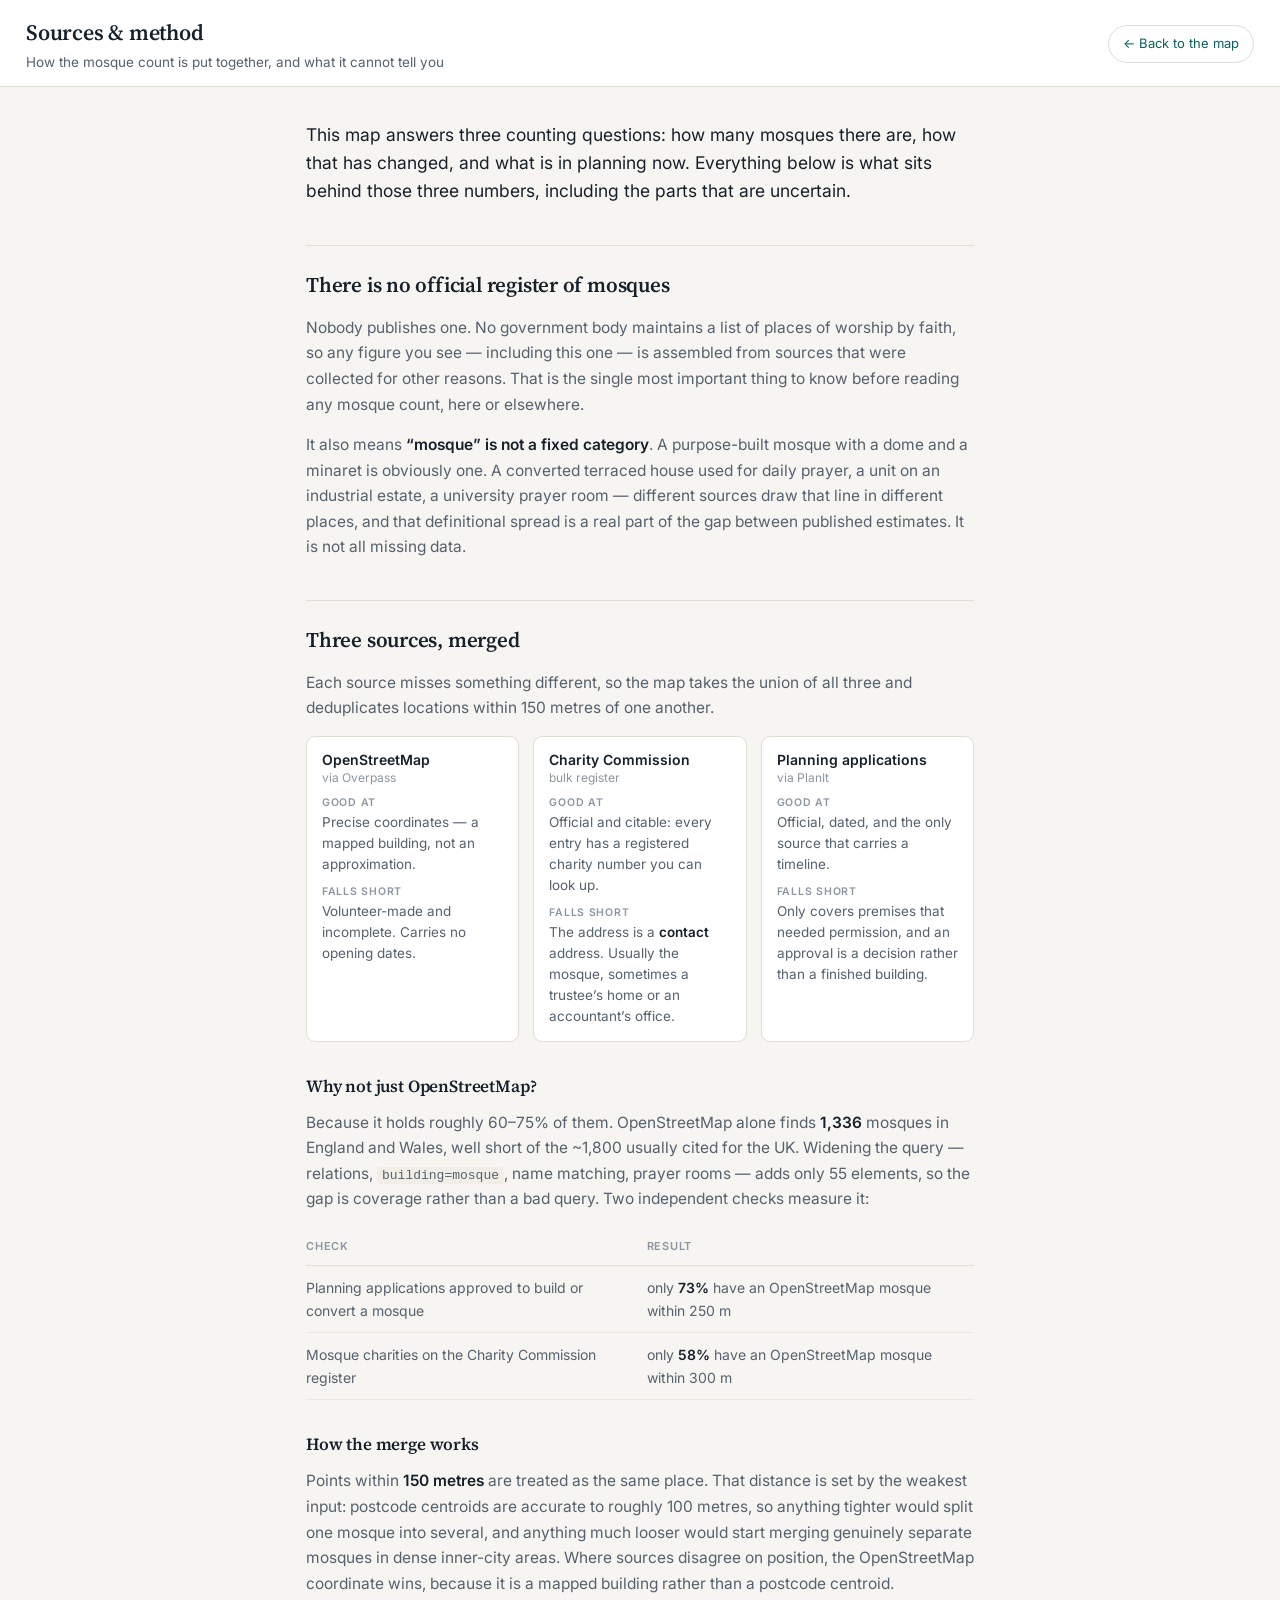
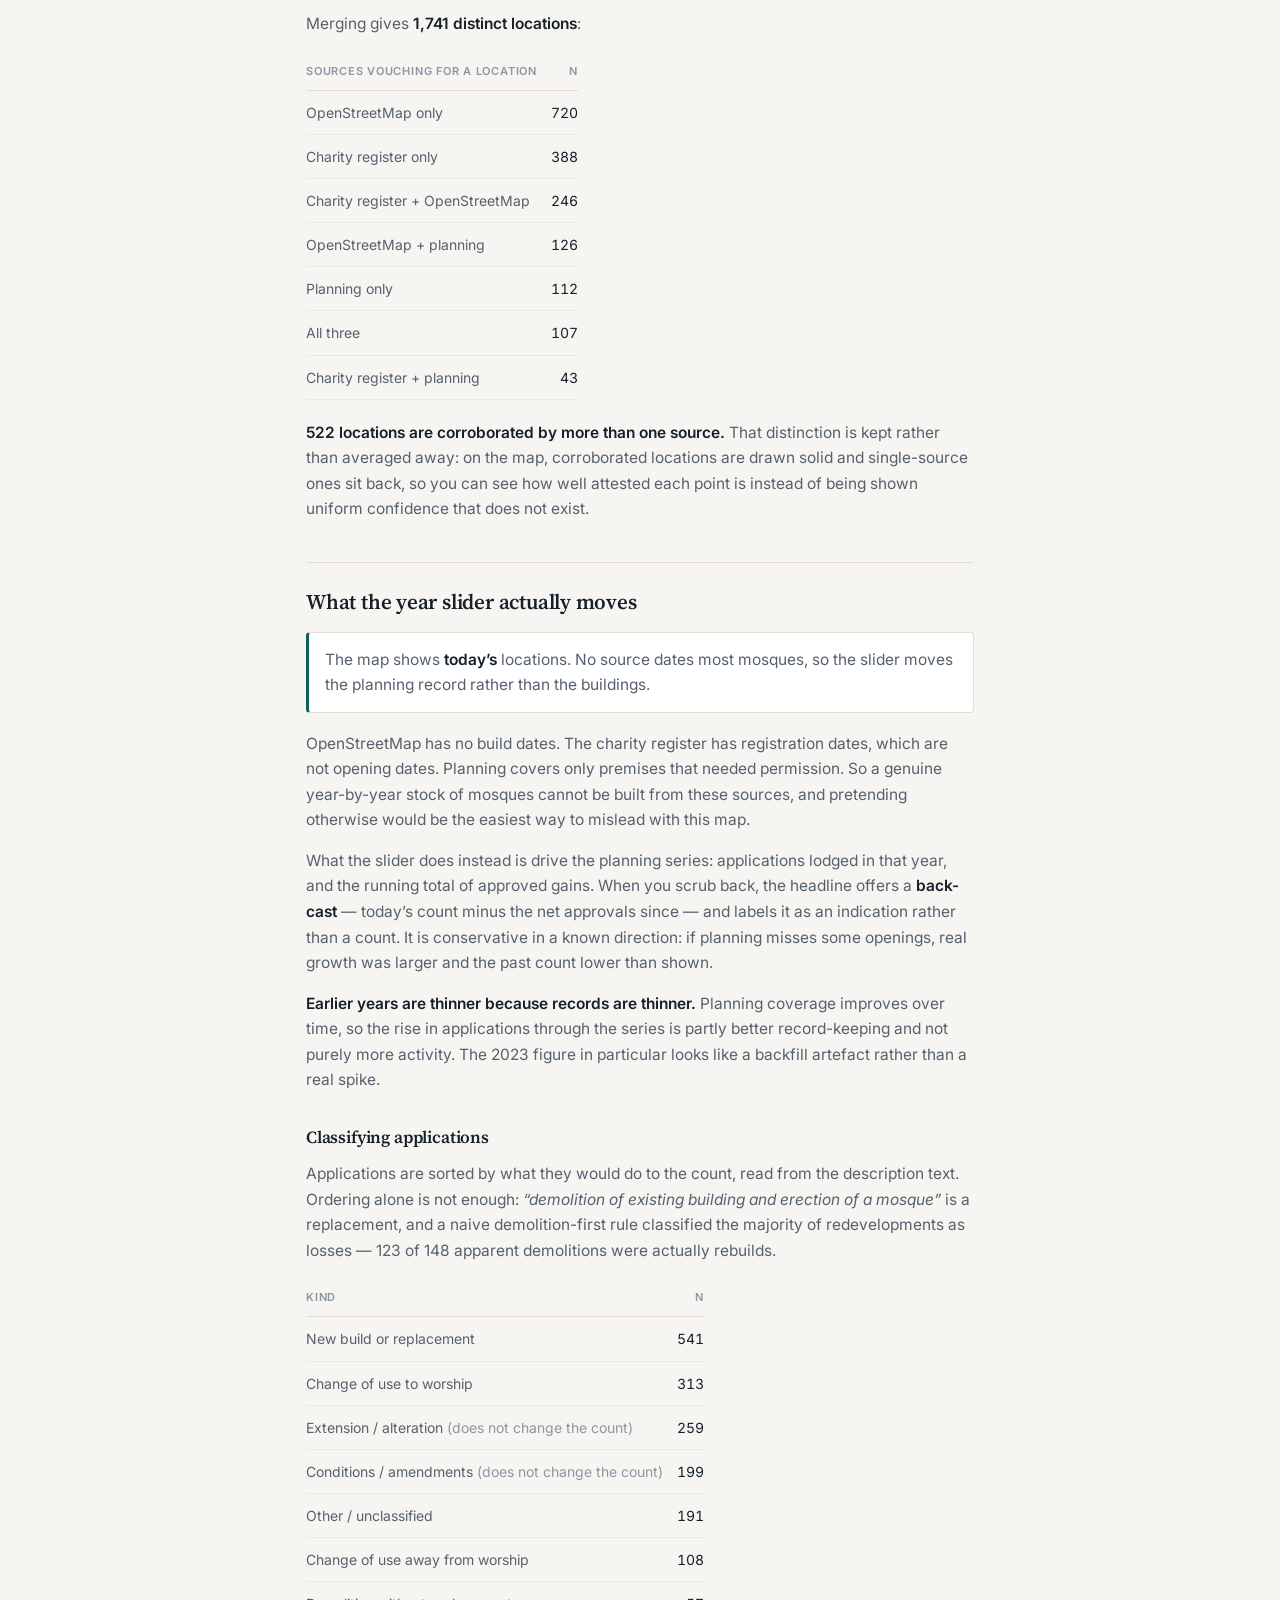
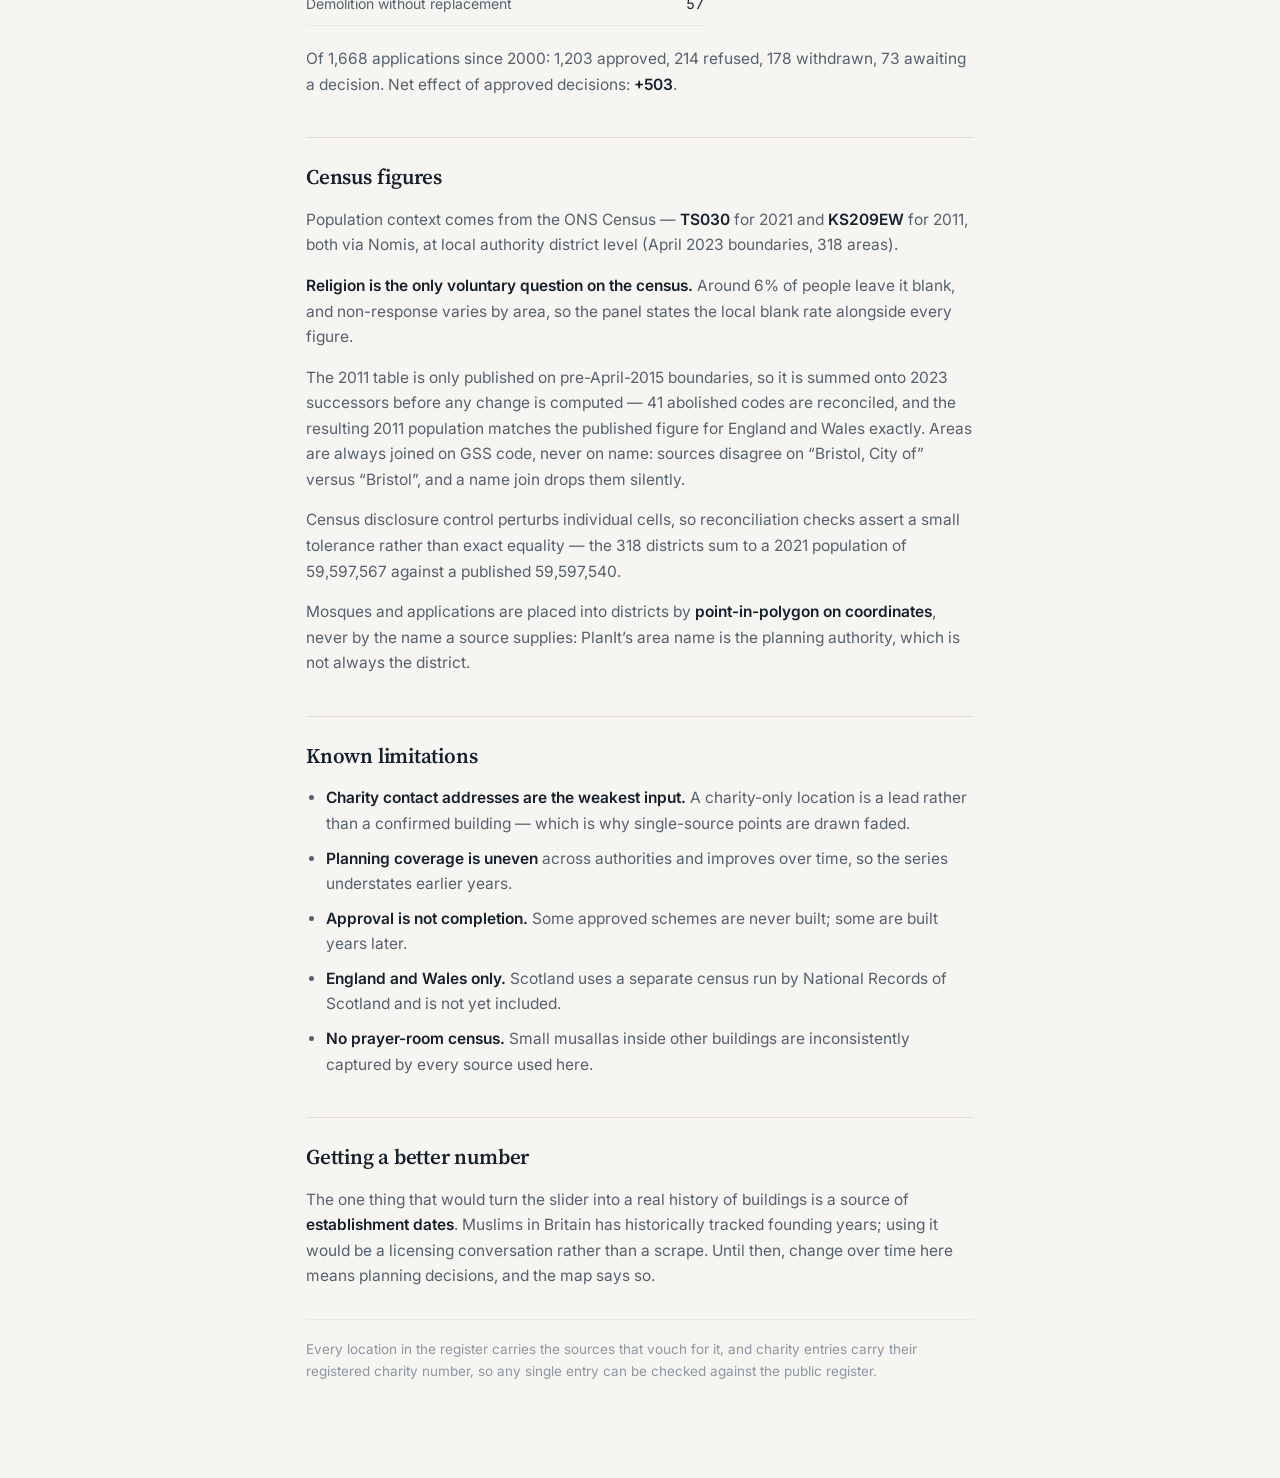
==== web/method.html @ bb6c1e99 "Format for mobile; move sources and method to their own page On a phone the three headline figures s" ====
<!DOCTYPE html>
<html lang="en">
<head>
<meta charset="utf-8">
<meta name="viewport" content="width=device-width, initial-scale=1">
<title>Sources &amp; method — Mosques in England &amp; Wales</title>
<link rel="preconnect" href="https://fonts.googleapis.com">
<link rel="preconnect" href="https://fonts.gstatic.com" crossorigin>
<link href="https://fonts.googleapis.com/css2?family=Source+Serif+4:opsz,wght@8..60,400;8..60,600&family=Inter:wght@400;500;600&display=swap" rel="stylesheet">
<link rel="stylesheet" href="style.css?v=__BUILD__">
<script>
  document.documentElement.dataset.theme =
    localStorage.getItem("theme") ||
    (matchMedia("(prefers-color-scheme: dark)").matches ? "dark" : "light");
</script>
</head>
<body class="doc">

<header id="topbar">
  <div class="brand">
    <h1>Sources &amp; method</h1>
    <p class="sub">How the mosque count is put together, and what it cannot tell you</p>
  </div>
  <a class="backlink" href="./">&larr; Back to the map</a>
</header>

<article class="prose">

  <p class="lede">This map answers three counting questions: how many mosques
  there are, how that has changed, and what is in planning now. Everything below
  is what sits behind those three numbers, including the parts that are
  uncertain.</p>

  <h2>There is no official register of mosques</h2>

  <p>Nobody publishes one. No government body maintains a list of places of
  worship by faith, so any figure you see — including this one — is assembled
  from sources that were collected for other reasons. That is the single most
  important thing to know before reading any mosque count, here or elsewhere.</p>

  <p>It also means <b>&ldquo;mosque&rdquo; is not a fixed category</b>. A
  purpose-built mosque with a dome and a minaret is obviously one. A converted
  terraced house used for daily prayer, a unit on an industrial estate, a
  university prayer room — different sources draw that line in different places,
  and that definitional spread is a real part of the gap between published
  estimates. It is not all missing data.</p>

  <h2>Three sources, merged</h2>

  <p>Each source misses something different, so the map takes the union of all
  three and deduplicates locations within 150 metres of one another.</p>

  <div class="srcgrid">
    <div class="src">
      <h4>OpenStreetMap <span class="muted">via Overpass</span></h4>
      <p><b>Good at</b> Precise coordinates — a mapped building, not an
        approximation.</p>
      <p><b>Falls short</b> Volunteer-made and incomplete. Carries no opening
        dates.</p>
    </div>
    <div class="src">
      <h4>Charity Commission <span class="muted">bulk register</span></h4>
      <p><b>Good at</b> Official and citable: every entry has a registered
        charity number you can look up.</p>
      <p><b>Falls short</b> The address is a <b>contact</b> address. Usually the
        mosque, sometimes a trustee&rsquo;s home or an accountant&rsquo;s
        office.</p>
    </div>
    <div class="src">
      <h4>Planning applications <span class="muted">via PlanIt</span></h4>
      <p><b>Good at</b> Official, dated, and the only source that carries a
        timeline.</p>
      <p><b>Falls short</b> Only covers premises that needed permission, and an
        approval is a decision rather than a finished building.</p>
    </div>
  </div>

  <h3>Why not just OpenStreetMap?</h3>

  <p>Because it holds roughly 60–75% of them. OpenStreetMap alone finds
  <b>1,336</b> mosques in England and Wales, well short of the ~1,800 usually
  cited for the UK. Widening the query — relations, <code>building=mosque</code>,
  name matching, prayer rooms — adds only 55 elements, so the gap is coverage
  rather than a bad query. Two independent checks measure it:</p>

  <table>
    <thead><tr><th>Check</th><th>Result</th></tr></thead>
    <tbody>
      <tr><td>Planning applications approved to build or convert a mosque</td>
          <td>only <b>73%</b> have an OpenStreetMap mosque within 250&nbsp;m</td></tr>
      <tr><td>Mosque charities on the Charity Commission register</td>
          <td>only <b>58%</b> have an OpenStreetMap mosque within 300&nbsp;m</td></tr>
    </tbody>
  </table>

  <h3>How the merge works</h3>

  <p>Points within <b>150 metres</b> are treated as the same place. That
  distance is set by the weakest input: postcode centroids are accurate to
  roughly 100 metres, so anything tighter would split one mosque into several,
  and anything much looser would start merging genuinely separate mosques in
  dense inner-city areas. Where sources disagree on position, the OpenStreetMap
  coordinate wins, because it is a mapped building rather than a postcode
  centroid.</p>

  <p>Merging gives <b>1,741 distinct locations</b>:</p>

  <table>
    <thead><tr><th>Sources vouching for a location</th><th class="r">n</th></tr></thead>
    <tbody>
      <tr><td>OpenStreetMap only</td><td class="r num">720</td></tr>
      <tr><td>Charity register only</td><td class="r num">388</td></tr>
      <tr><td>Charity register + OpenStreetMap</td><td class="r num">246</td></tr>
      <tr><td>OpenStreetMap + planning</td><td class="r num">126</td></tr>
      <tr><td>Planning only</td><td class="r num">112</td></tr>
      <tr><td>All three</td><td class="r num">107</td></tr>
      <tr><td>Charity register + planning</td><td class="r num">43</td></tr>
    </tbody>
  </table>

  <p><b>522 locations are corroborated by more than one source.</b> That
  distinction is kept rather than averaged away: on the map, corroborated
  locations are drawn solid and single-source ones sit back, so you can see how
  well attested each point is instead of being shown uniform confidence that
  does not exist.</p>

  <h2>What the year slider actually moves</h2>

  <p class="callout">The map shows <b>today&rsquo;s</b> locations. No source
  dates most mosques, so the slider moves the planning record rather than the
  buildings.</p>

  <p>OpenStreetMap has no build dates. The charity register has registration
  dates, which are not opening dates. Planning covers only premises that needed
  permission. So a genuine year-by-year stock of mosques cannot be built from
  these sources, and pretending otherwise would be the easiest way to mislead
  with this map.</p>

  <p>What the slider does instead is drive the planning series: applications
  lodged in that year, and the running total of approved gains. When you scrub
  back, the headline offers a <b>back-cast</b> — today&rsquo;s count minus the
  net approvals since — and labels it as an indication rather than a count. It
  is conservative in a known direction: if planning misses some openings, real
  growth was larger and the past count lower than shown.</p>

  <p><b>Earlier years are thinner because records are thinner.</b> Planning
  coverage improves over time, so the rise in applications through the series is
  partly better record-keeping and not purely more activity. The 2023 figure in
  particular looks like a backfill artefact rather than a real spike.</p>

  <h3>Classifying applications</h3>

  <p>Applications are sorted by what they would do to the count, read from the
  description text. Ordering alone is not enough: <i>&ldquo;demolition of
  existing building and erection of a mosque&rdquo;</i> is a replacement, and a
  naive demolition-first rule classified the majority of redevelopments as
  losses — 123 of 148 apparent demolitions were actually rebuilds.</p>

  <table>
    <thead><tr><th>Kind</th><th class="r">n</th></tr></thead>
    <tbody>
      <tr><td>New build or replacement</td><td class="r num">541</td></tr>
      <tr><td>Change of use to worship</td><td class="r num">313</td></tr>
      <tr><td>Extension / alteration <span class="muted">(does not change the count)</span></td><td class="r num">259</td></tr>
      <tr><td>Conditions / amendments <span class="muted">(does not change the count)</span></td><td class="r num">199</td></tr>
      <tr><td>Other / unclassified</td><td class="r num">191</td></tr>
      <tr><td>Change of use away from worship</td><td class="r num">108</td></tr>
      <tr><td>Demolition without replacement</td><td class="r num">57</td></tr>
    </tbody>
  </table>

  <p>Of 1,668 applications since 2000: 1,203 approved, 214 refused, 178
  withdrawn, 73 awaiting a decision. Net effect of approved decisions:
  <b>+503</b>.</p>

  <h2>Census figures</h2>

  <p>Population context comes from the ONS Census — <b>TS030</b> for 2021 and
  <b>KS209EW</b> for 2011, both via Nomis, at local authority district level
  (April 2023 boundaries, 318 areas).</p>

  <p><b>Religion is the only voluntary question on the census.</b> Around 6% of
  people leave it blank, and non-response varies by area, so the panel states
  the local blank rate alongside every figure.</p>

  <p>The 2011 table is only published on pre-April-2015 boundaries, so it is
  summed onto 2023 successors before any change is computed — 41 abolished codes
  are reconciled, and the resulting 2011 population matches the published figure
  for England and Wales exactly. Areas are always joined on GSS code, never on
  name: sources disagree on &ldquo;Bristol, City of&rdquo; versus
  &ldquo;Bristol&rdquo;, and a name join drops them silently.</p>

  <p>Census disclosure control perturbs individual cells, so reconciliation
  checks assert a small tolerance rather than exact equality — the 318 districts
  sum to a 2021 population of 59,597,567 against a published 59,597,540.</p>

  <p>Mosques and applications are placed into districts by <b>point-in-polygon
  on coordinates</b>, never by the name a source supplies: PlanIt&rsquo;s area
  name is the planning authority, which is not always the district.</p>

  <h2>Known limitations</h2>

  <ul>
    <li><b>Charity contact addresses are the weakest input.</b> A charity-only
      location is a lead rather than a confirmed building — which is why
      single-source points are drawn faded.</li>
    <li><b>Planning coverage is uneven</b> across authorities and improves over
      time, so the series understates earlier years.</li>
    <li><b>Approval is not completion.</b> Some approved schemes are never
      built; some are built years later.</li>
    <li><b>England and Wales only.</b> Scotland uses a separate census run by
      National Records of Scotland and is not yet included.</li>
    <li><b>No prayer-room census.</b> Small musallas inside other buildings are
      inconsistently captured by every source used here.</li>
  </ul>

  <h2>Getting a better number</h2>

  <p>The one thing that would turn the slider into a real history of buildings
  is a source of <b>establishment dates</b>. Muslims in Britain has historically
  tracked founding years; using it would be a licensing conversation rather than
  a scrape. Until then, change over time here means planning decisions, and the
  map says so.</p>

  <p class="foot">Every location in the register carries the sources that vouch
  for it, and charity entries carry their registered charity number, so any
  single entry can be checked against the public register.</p>

</article>

</body>
</html>
---- web/style.css ----
/* Mosques in England & Wales
 *
 * Research-publication feel rather than operations console: warm paper base,
 * serif headings, generous spacing, one restrained accent. Figures are large
 * and plain because the whole product answers three counting questions.
 * Light and dark share one token set; only the values swap.
 */

:root,
:root[data-theme="light"] {
  --bg:        #f7f5f1;
  --surface:   #ffffff;
  --surface-2: #f1eee8;
  --ink:       #16202b;
  --ink-2:     #55616e;
  --ink-3:     #8b96a2;
  --line:      #e2ded6;
  --line-soft: #ebe8e1;

  --accent:    #0f5f5a;
  --accent-2:  #d9e8e5;
  --land:      #e8e5de;
  --land-edge: #d5d0c6;

  --up:        #b1592c;
  --down:      #3f6ea8;
  --ok:        #2f7d52;
  --warn:      #a1701c;
  --shadow:    0 1px 2px rgba(20,28,38,.06), 0 8px 24px rgba(20,28,38,.06);

  --mosque:    #7a4fb5;
  --ramp-0: #e6e1d6; --ramp-1: #cfe1dc; --ramp-2: #93c5bd;
  --ramp-3: #4d9a91; --ramp-4: #1d6a63; --ramp-5: #0b3f3a;
}

:root[data-theme="dark"] {
  --bg:        #10151a;
  --surface:   #171d24;
  --surface-2: #1d242c;
  --ink:       #e9ecef;
  --ink-2:     #a7b1bc;
  --ink-3:     #6f7b87;
  --line:      #2a323b;
  --line-soft: #212932;

  --accent:    #5cbfb4;
  --accent-2:  #1b3b39;
  --land:      #1c232b;
  --land-edge: #2c353f;

  --up:        #d9814f;
  --down:      #6d9fd6;
  --ok:        #5aab7c;
  --warn:      #d7a54a;
  --shadow:    0 1px 2px rgba(0,0,0,.4), 0 10px 28px rgba(0,0,0,.35);

  --mosque:    #b18bea;
  --ramp-0: #1e262e; --ramp-1: #21403f; --ramp-2: #2c625c;
  --ramp-3: #3f8b81; --ramp-4: #5fb5a8; --ramp-5: #92dbcd;
}

* { box-sizing: border-box; }

html, body { margin: 0; height: 100%; }
body {
  display: flex; flex-direction: column;
  background: var(--bg); color: var(--ink);
  font-family: Inter, system-ui, -apple-system, sans-serif;
  font-size: 15px; line-height: 1.5;
  overflow: hidden;
  -webkit-font-smoothing: antialiased;
}
button, select, input { font-family: inherit; color: inherit; font-size: inherit; }
:focus-visible { outline: 2px solid var(--accent); outline-offset: 2px; }

h1, h2, h3, .serif {
  font-family: "Source Serif 4", Georgia, serif;
  font-weight: 600; letter-spacing: -.01em;
}
.num { font-variant-numeric: tabular-nums; }

/* ---------- header ---------- */

#topbar {
  display: flex; align-items: center; justify-content: space-between; gap: 20px;
  padding: 16px 26px 14px;
  background: var(--surface); border-bottom: 1px solid var(--line);
}
.brand h1 { margin: 0; font-size: 22px; }
.brand .sub { margin: 3px 0 0; font-size: 13.5px; color: var(--ink-2); }

#theme {
  width: 40px; height: 40px; flex: none; cursor: pointer;
  border: 1px solid var(--line); border-radius: 999px;
  background: var(--surface-2); display: grid; place-items: center;
}
#theme:hover { border-color: var(--accent); }
#theme span {
  width: 15px; height: 15px; border-radius: 999px;
  background: var(--ink-2);
  box-shadow: inset -5px -3px 0 0 var(--surface-2);
}
:root[data-theme="dark"] #theme span {
  background: var(--warn); box-shadow: none;
}

/* ---------- headline figures ---------- */

#stats {
  display: grid; grid-template-columns: repeat(3, 1fr); gap: 1px;
  background: var(--line); border-bottom: 1px solid var(--line);
}
.stat { background: var(--surface); padding: 15px 26px 16px; }
.stat .q {
  margin: 0 0 6px; font-size: 12.5px; color: var(--ink-2);
  display: flex; align-items: center; gap: 7px;
}
.stat .v {
  font-family: "Source Serif 4", Georgia, serif; font-weight: 600;
  font-size: 34px; line-height: 1.05; letter-spacing: -.02em;
  font-variant-numeric: tabular-nums;
}
.stat .n { margin: 4px 0 0; font-size: 12px; color: var(--ink-3); }
.stat .swatch {
  width: 9px; height: 9px; border-radius: 999px; flex: none;
}

/* ---------- layout ---------- */

/* the map takes whatever is left rather than a guessed offset */
#topbar, #stats { flex: none; }
main {
  display: grid; grid-template-columns: 1fr 350px;
  flex: 1; min-height: 0;
}
#stage { display: flex; flex-direction: column; min-width: 0; }

#maptools {
  display: flex; align-items: center; gap: 26px; flex-wrap: wrap;
  padding: 12px 26px; border-bottom: 1px solid var(--line-soft);
  background: var(--surface);
}
.ctl { display: flex; align-items: center; gap: 10px; }
.ctl > span { font-size: 13px; color: var(--ink-2); white-space: nowrap; }
select {
  background: var(--surface); border: 1px solid var(--line);
  border-radius: 7px; padding: 8px 11px; cursor: pointer; min-width: 210px;
}
select:hover { border-color: var(--accent); }

.chips { display: flex; gap: 8px; }
.chip {
  display: inline-flex; align-items: center; gap: 8px; cursor: pointer;
  background: var(--surface); border: 1px solid var(--line);
  border-radius: 999px; padding: 7px 14px 7px 11px; font-size: 13px;
  color: var(--ink-2);
}
.chip .sw {
  width: 11px; height: 11px; border-radius: 999px; flex: none;
  border: 1.5px solid var(--ink-3); background: none;
}
.chip:hover { border-color: var(--accent); color: var(--ink); }
.chip.on { border-color: currentColor; color: var(--ink); background: var(--surface-2); }
.chip.on .sw { background: var(--sw); border-color: var(--sw); }

/* ---------- map ---------- */

#mapwrap { position: relative; flex: 1; overflow: hidden; background: var(--bg); }
#map, #dots { position: absolute; inset: 0; width: 100%; height: 100%; }
#map { z-index: 1; }
#dots { z-index: 2; pointer-events: none; }

.district {
  stroke: var(--land-edge); stroke-width: .5px; vector-effect: non-scaling-stroke;
  cursor: pointer;
}
.district:hover { stroke: var(--accent); stroke-width: 1.4px; }
.district.sel { stroke: var(--accent); stroke-width: 2px; }

#legend {
  position: absolute; left: 16px; bottom: 16px; z-index: 3;
  background: var(--surface); border: 1px solid var(--line);
  border-radius: 9px; padding: 12px 14px; box-shadow: var(--shadow);
  font-size: 12px; color: var(--ink-2); max-width: 270px;
}
#legend .title { color: var(--ink); font-weight: 500; margin-bottom: 8px; font-size: 12.5px; }
#legend .ramp { display: flex; height: 9px; border-radius: 3px; overflow: hidden; }
#legend .ramp i { flex: 1; }
#legend .ticks {
  display: flex; justify-content: space-between; margin-top: 5px;
  font-variant-numeric: tabular-nums; font-size: 11.5px; color: var(--ink-3);
}
#legend .ln { margin-top: 9px; display: flex; align-items: center; flex-wrap: wrap;
  gap: 4px 10px; font-size: 11.5px; }
#legend .ln i { width: 9px; height: 9px; flex: none; }
#legend .kv { display: inline-flex; align-items: center; gap: 5px; }
#legend .ln i.dot { border-radius: 999px; }
#legend .ln i.dia { transform: rotate(45deg); }

#zoomctl { position: absolute; right: 18px; top: 18px; z-index: 3; display: grid; gap: 6px; }
#zoomctl button {
  width: 34px; height: 34px; cursor: pointer; font-size: 15px;
  background: var(--surface); border: 1px solid var(--line);
  border-radius: 8px; color: var(--ink-2); box-shadow: var(--shadow);
}
#zoomctl button:hover { color: var(--ink); border-color: var(--accent); }

/* ---------- year slider ---------- */

#timebar {
  display: flex; align-items: center; gap: 18px;
  padding: 16px 26px 6px; background: var(--surface);
  border-top: 1px solid var(--line);
}
#play {
  width: 38px; height: 38px; flex: none; cursor: pointer; font-size: 13px;
  border: 1px solid var(--line); border-radius: 999px;
  background: var(--surface-2); color: var(--ink);
}
#play:hover { border-color: var(--accent); }
#play.on { background: var(--accent); color: var(--surface); border-color: var(--accent); }

.track-wrap { flex: 1; position: relative; }
#year {
  width: 100%; margin: 0; -webkit-appearance: none; appearance: none;
  background: none; height: 26px; cursor: pointer;
}
#year::-webkit-slider-runnable-track {
  height: 5px; border-radius: 999px;
  background: linear-gradient(to right, var(--accent) var(--pct, 0%), var(--line) var(--pct, 0%));
}
#year::-moz-range-track { height: 5px; border-radius: 999px; background: var(--line); }
#year::-moz-range-progress { height: 5px; border-radius: 999px; background: var(--accent); }
#year::-webkit-slider-thumb {
  -webkit-appearance: none; margin-top: -8px;
  width: 21px; height: 21px; border-radius: 999px;
  background: var(--surface); border: 2px solid var(--accent);
  box-shadow: var(--shadow); cursor: grab;
}
#year::-moz-range-thumb {
  width: 19px; height: 19px; border-radius: 999px;
  background: var(--surface); border: 2px solid var(--accent); cursor: grab;
}
#ticks {
  display: flex; justify-content: space-between;
  font-size: 11px; color: var(--ink-3); font-variant-numeric: tabular-nums;
  margin-top: -2px;
}
#yearlabel {
  font-family: "Source Serif 4", Georgia, serif; font-weight: 600;
  font-size: 26px; min-width: 74px; text-align: right;
  font-variant-numeric: tabular-nums;
}

.method {
  margin: 0; padding: 4px 26px 14px; font-size: 12px; line-height: 1.55;
  color: var(--ink-3); background: var(--surface);
  display: flex; align-items: baseline; gap: 16px; justify-content: space-between;
}
.method b { color: var(--ink-2); font-weight: 500; }

/* ---------- detail panel ---------- */

#panel {
  border-left: 1px solid var(--line); background: var(--surface);
  overflow-y: auto;
}
#panel.empty #panel-body::before {
  content: "Select an area on the map to see its numbers";
  display: block; padding: 26px; color: var(--ink-3); font-size: 13.5px;
}
#panel-body { padding-bottom: 30px; }

.p-head { padding: 20px 22px 16px; border-bottom: 1px solid var(--line); }
.p-head h2 { margin: 0; font-size: 20px; }
.p-head .where { margin: 3px 0 0; font-size: 12.5px; color: var(--ink-3); }

.p-sec { padding: 16px 22px; border-bottom: 1px solid var(--line-soft); }
.p-sec h3 {
  margin: 0 0 12px; font-family: Inter, sans-serif; font-size: 11px;
  font-weight: 600; letter-spacing: .07em; text-transform: uppercase;
  color: var(--ink-3);
}

.figure { display: flex; align-items: baseline; gap: 9px; }
.figure .v {
  font-family: "Source Serif 4", Georgia, serif; font-weight: 600;
  font-size: 30px; font-variant-numeric: tabular-nums; line-height: 1.1;
}
.figure .u { font-size: 13px; color: var(--ink-2); }
.note { margin: 7px 0 0; font-size: 12.5px; line-height: 1.55; color: var(--ink-3); }

.rows { display: grid; grid-template-columns: 1fr auto; gap: 8px 14px; align-items: baseline; }
.rows .k { font-size: 13.5px; color: var(--ink-2); }
.rows .v { font-variant-numeric: tabular-nums; font-size: 14px; text-align: right; font-weight: 500; }
/* Counts stay in the default ink: colouring a rise green or red editorialises
   a number that should just be a number. Colour is reserved for the diverging
   map scale and for planning decision status, where it is categorical. */

.spark { display: flex; align-items: flex-end; gap: 2px; height: 42px; margin-bottom: 6px; }
.spark i { flex: 1; background: var(--accent-2); border-radius: 1px 1px 0 0; min-height: 1px; }
.spark i.cur { background: var(--accent); }
.spark-ax { display: flex; justify-content: space-between; font-size: 11px; color: var(--ink-3); }

.apps { list-style: none; margin: 0; padding: 0; display: grid; gap: 10px; }
.app { border: 1px solid var(--line-soft); border-radius: 8px; padding: 11px 12px; }
.app-top { display: flex; align-items: center; gap: 8px; margin-bottom: 6px; }
.pill {
  font-size: 10.5px; font-weight: 600; letter-spacing: .04em; text-transform: uppercase;
  border-radius: 999px; padding: 2px 8px;
}
.app-date { font-size: 11.5px; color: var(--ink-3); font-variant-numeric: tabular-nums; margin-left: auto; }
.app-kind { font-size: 12.5px; color: var(--ink-2); font-weight: 500; margin-bottom: 3px; }
.app-desc { font-size: 12.5px; line-height: 1.5; color: var(--ink-3); }
.app-link { display: inline-block; margin-top: 7px; font-size: 12px; color: var(--accent); }

.caveat {
  margin-top: 10px; padding: 10px 12px; border-radius: 8px;
  background: var(--surface-2); border: 1px solid var(--line);
  font-size: 12px; line-height: 1.55; color: var(--ink-2);
}

/* Short labels exist for narrow screens only; the full question is the default. */
.q-short, .l-short { display: none; }

#p-close {
  position: absolute; right: 12px; top: 14px; z-index: 2;
  width: 32px; height: 32px; cursor: pointer; font-size: 20px; line-height: 1;
  border: 1px solid var(--line); border-radius: 999px;
  background: var(--surface); color: var(--ink-2);
}
#p-close:hover { border-color: var(--accent); color: var(--ink); }
.p-head { position: relative; padding-right: 54px; }

.methodlink {
  flex: none; color: var(--accent); text-decoration: none; font-weight: 500;
  white-space: nowrap;
}
.methodlink:hover { text-decoration: underline; }

/* ---------- responsive ---------- */

@media (max-width: 1080px) {
  main { grid-template-columns: 1fr; }
  #panel {
    position: fixed; top: 0; right: 0; bottom: 0; width: 340px; z-index: 40;
    transform: translateX(100%); transition: transform .2s ease;
    box-shadow: var(--shadow);
  }
  #panel:not(.empty) { transform: none; }
  #panel.empty { pointer-events: none; }
}
/* On a phone the chrome has to earn its pixels: whatever the header, the
   figures and the controls take, the map does not get. Everything above the
   map is compressed to roughly a third of the viewport so the map keeps the
   rest -- it is the product. */
@media (max-width: 720px) {
  #topbar { padding: 10px 16px; gap: 12px; }
  .brand h1 { font-size: 17px; }
  .brand .sub { display: none; }
  #theme { width: 34px; height: 34px; }

  /* three across, not three stacked -- stacking pushed the map off-screen */
  #stats { grid-template-columns: repeat(3, 1fr); }
  .stat { padding: 9px 10px 10px; }
  .stat .q { font-size: 11px; gap: 5px; margin-bottom: 3px; line-height: 1.3; }
  .stat .swatch { width: 7px; height: 7px; }
  .stat .v { font-size: 23px; }
  .stat .n { font-size: 10.5px; line-height: 1.35; margin-top: 2px; }
  .q-full, .n-full { display: none; }
  .q-short { display: inline; }

  #maptools { gap: 8px; padding: 9px 16px; }
  /* min-width:0 or the row refuses to shrink below its content and the select
     runs off the right edge -- a flex item's automatic minimum is min-content. */
  .ctl { flex: 1 1 100%; min-width: 0; gap: 8px; }
  .ctl > span { font-size: 12px; }
  select { min-width: 0; width: 100%; flex: 1 1 0; padding: 7px 9px; }
  .chip { padding: 6px 11px 6px 9px; font-size: 12.5px; }

  #legend {
    left: 10px; bottom: 10px; padding: 7px 9px; font-size: 10px;
    max-width: 46%; border-radius: 7px;
  }
  #legend .title { font-size: 10.5px; margin-bottom: 4px; }
  #legend .ticks { font-size: 9.5px; margin-top: 3px; }
  #legend .ln { font-size: 10px; margin-top: 6px; gap: 3px 7px; }
  #legend .ramp { height: 7px; }
  .l-full { display: none; }
  .l-short { display: inline; }
  #zoomctl { right: 10px; top: 10px; gap: 5px; }
  #zoomctl button { width: 30px; height: 30px; font-size: 14px; }

  #timebar { gap: 10px; padding: 10px 16px 2px; }
  #play { width: 32px; height: 32px; }
  #yearlabel { font-size: 19px; min-width: 50px; }
  #ticks { font-size: 10px; }

  /* Only the caveat that stops the map being misread stays; the provenance
     sentence is a click away on method.html. */
  /* Block, not flex: the link then flows on with the sentence instead of
     claiming a row of its own. */
  .method {
    display: block; padding: 4px 16px 10px; font-size: 11px; line-height: 1.45;
  }
  .method .methodlink { margin-left: 6px; }
  .m-full { display: none; }

  #panel { width: min(340px, 92%); }
}

/* Very short viewports (landscape phones): drop the sub-notes entirely rather
   than let the map collapse to a strip. */
@media (max-height: 560px) and (max-width: 900px) {
  .stat .n { display: none; }
  .brand .sub { display: none; }
}

/* Mobile browser chrome makes 100% height taller than what is actually
   visible, which pushed the year slider under the URL bar. */
@supports (height: 100dvh) {
  html, body { height: 100dvh; }
  body.doc { height: auto; min-height: 100dvh; }
}

/* ---------- methodology page ---------- */

/* The map body is a fixed, non-scrolling shell; a document is the opposite. */
body.doc { overflow: auto; height: auto; min-height: 100%; display: block; }
body.doc #topbar { position: sticky; top: 0; z-index: 10; }

.backlink {
  flex: none; font-size: 13px; color: var(--accent); text-decoration: none;
  border: 1px solid var(--line); border-radius: 999px; padding: 8px 14px;
  white-space: nowrap;
}
.backlink:hover { border-color: var(--accent); background: var(--surface-2); }

.prose {
  max-width: 720px; margin: 0 auto; padding: 34px 26px 80px;
  font-size: 15.5px; line-height: 1.65; color: var(--ink-2);
}
.prose h2 {
  font-size: 21px; color: var(--ink); margin: 40px 0 12px;
  padding-top: 22px; border-top: 1px solid var(--line);
}
.prose h3 { font-size: 17px; color: var(--ink); margin: 30px 0 10px; }
.prose p { margin: 0 0 15px; }
.prose b { color: var(--ink); font-weight: 600; }
.prose code {
  font-family: ui-monospace, SFMono-Regular, Menlo, monospace; font-size: 13px;
  background: var(--surface-2); border-radius: 4px; padding: 1px 5px;
}
.prose .lede { font-size: 17.5px; line-height: 1.6; color: var(--ink); }
.prose .muted { color: var(--ink-3); font-weight: 400; }
.prose ul { margin: 0 0 15px; padding-left: 20px; }
.prose li { margin-bottom: 9px; }

.prose .callout {
  background: var(--surface); border: 1px solid var(--line);
  border-left: 3px solid var(--accent);
  border-radius: 4px; padding: 14px 16px; margin: 0 0 18px;
}
.prose .foot {
  margin-top: 30px; padding-top: 18px; border-top: 1px solid var(--line-soft);
  font-size: 13.5px; color: var(--ink-3);
}

/* Three source profiles, not a numeric table -- as a 3-column table the cells
   wrapped to four words a line on a phone. Cards side by side on a wide screen,
   stacked on a narrow one. */
.srcgrid { display: grid; grid-template-columns: repeat(3, 1fr); gap: 14px; margin-bottom: 22px; }
.src {
  background: var(--surface); border: 1px solid var(--line);
  border-radius: 9px; padding: 14px 15px;
}
.src h4 {
  margin: 0 0 9px; font-family: Inter, sans-serif; font-size: 14px;
  font-weight: 600; color: var(--ink); line-height: 1.35;
}
.src h4 .muted { display: block; font-size: 12px; font-weight: 400; }
.src p { margin: 0 0 9px; font-size: 13.5px; line-height: 1.55; }
.src p:last-child { margin-bottom: 0; }
.src p > b:first-child {
  display: block; font-size: 10.5px; font-weight: 600; letter-spacing: .07em;
  text-transform: uppercase; color: var(--ink-3); margin-bottom: 1px;
}

/* Wide tables scroll inside themselves rather than pushing the page sideways. */
.prose table {
  width: 100%; border-collapse: collapse; margin: 0 0 20px;
  font-size: 14px; display: block; overflow-x: auto;
}
.prose th, .prose td {
  text-align: left; padding: 10px 14px 10px 0;
  border-bottom: 1px solid var(--line-soft); vertical-align: top;
}
.prose th {
  font-size: 11px; font-weight: 600; letter-spacing: .07em;
  text-transform: uppercase; color: var(--ink-3);
  border-bottom-color: var(--line);
}
.prose td.r, .prose th.r { text-align: right; padding-right: 0; }
.prose td.num { font-variant-numeric: tabular-nums; color: var(--ink); }

@media (max-width: 720px) {
  .srcgrid { grid-template-columns: 1fr; gap: 10px; }
  .prose { padding: 24px 18px 60px; font-size: 15px; }
  .prose .lede { font-size: 16.5px; }
  .prose h2 { font-size: 19px; margin-top: 32px; }
  body.doc #topbar { padding: 12px 18px; }
}
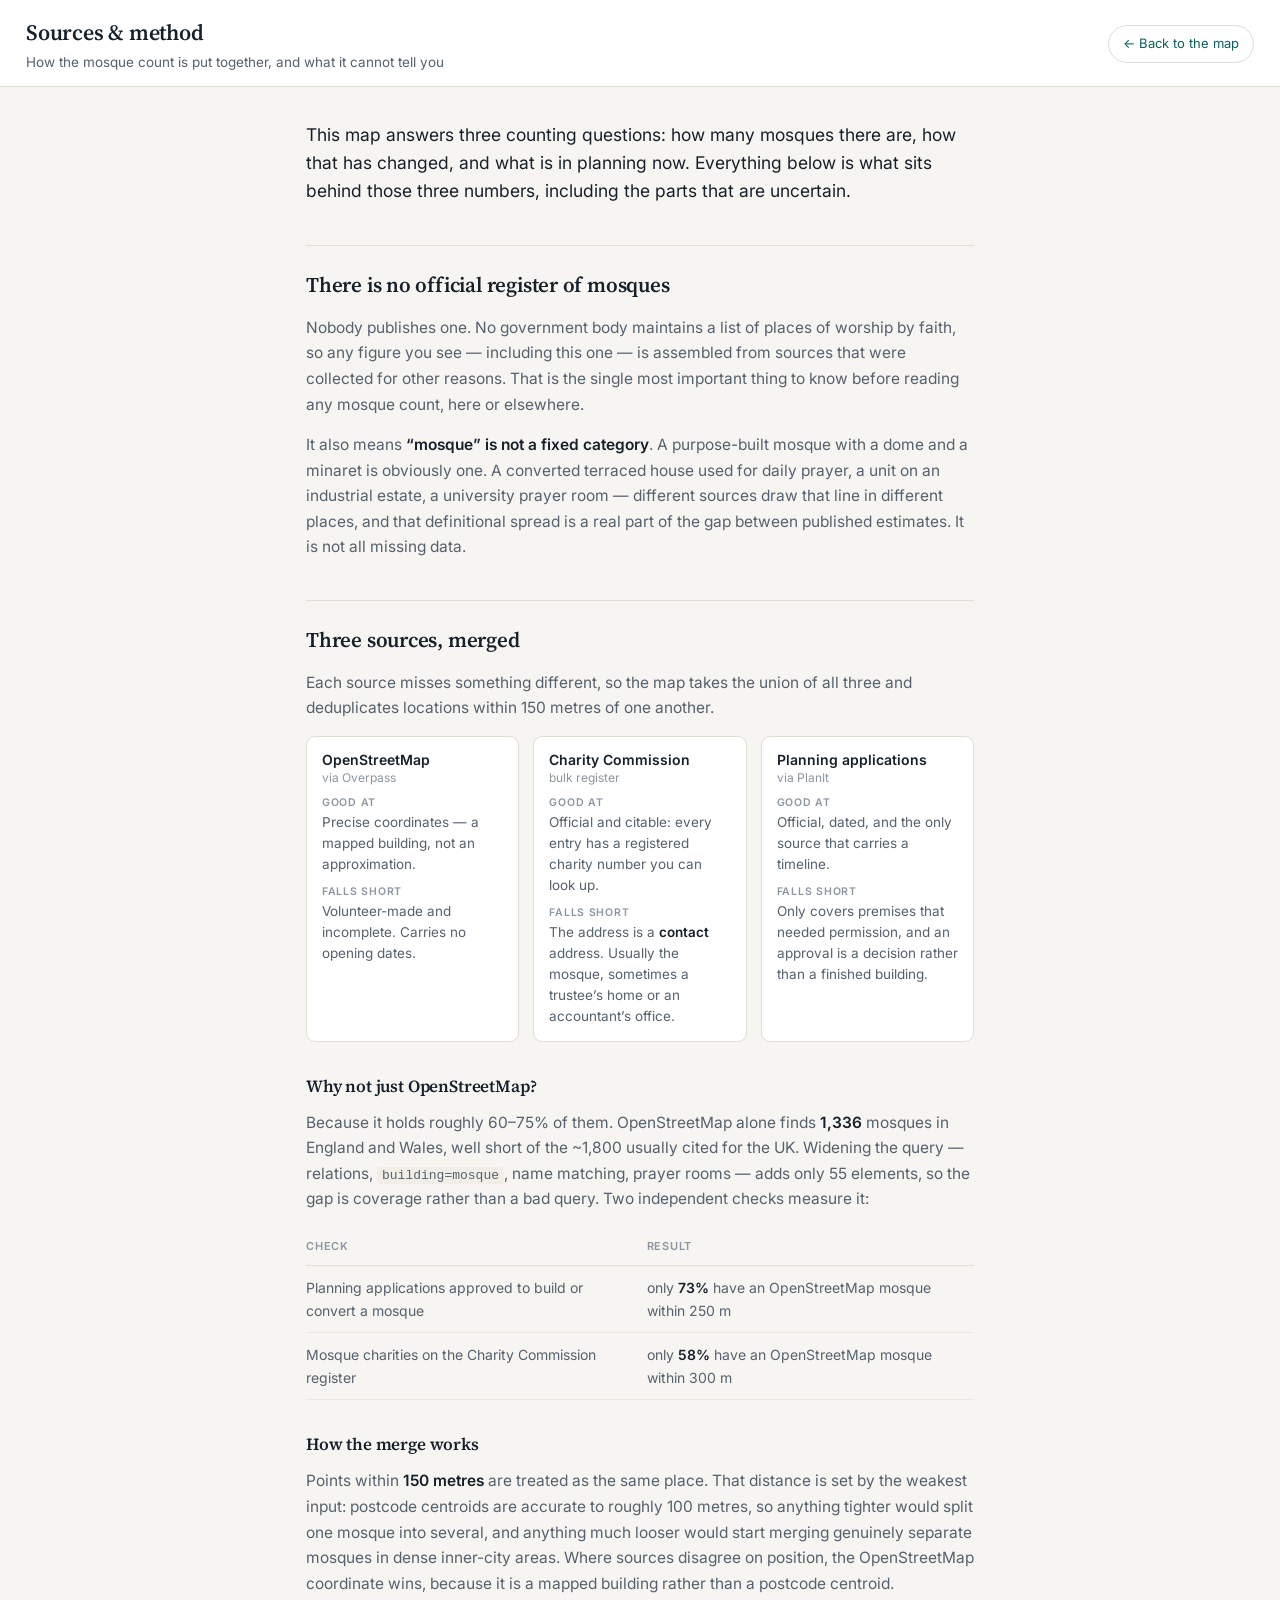
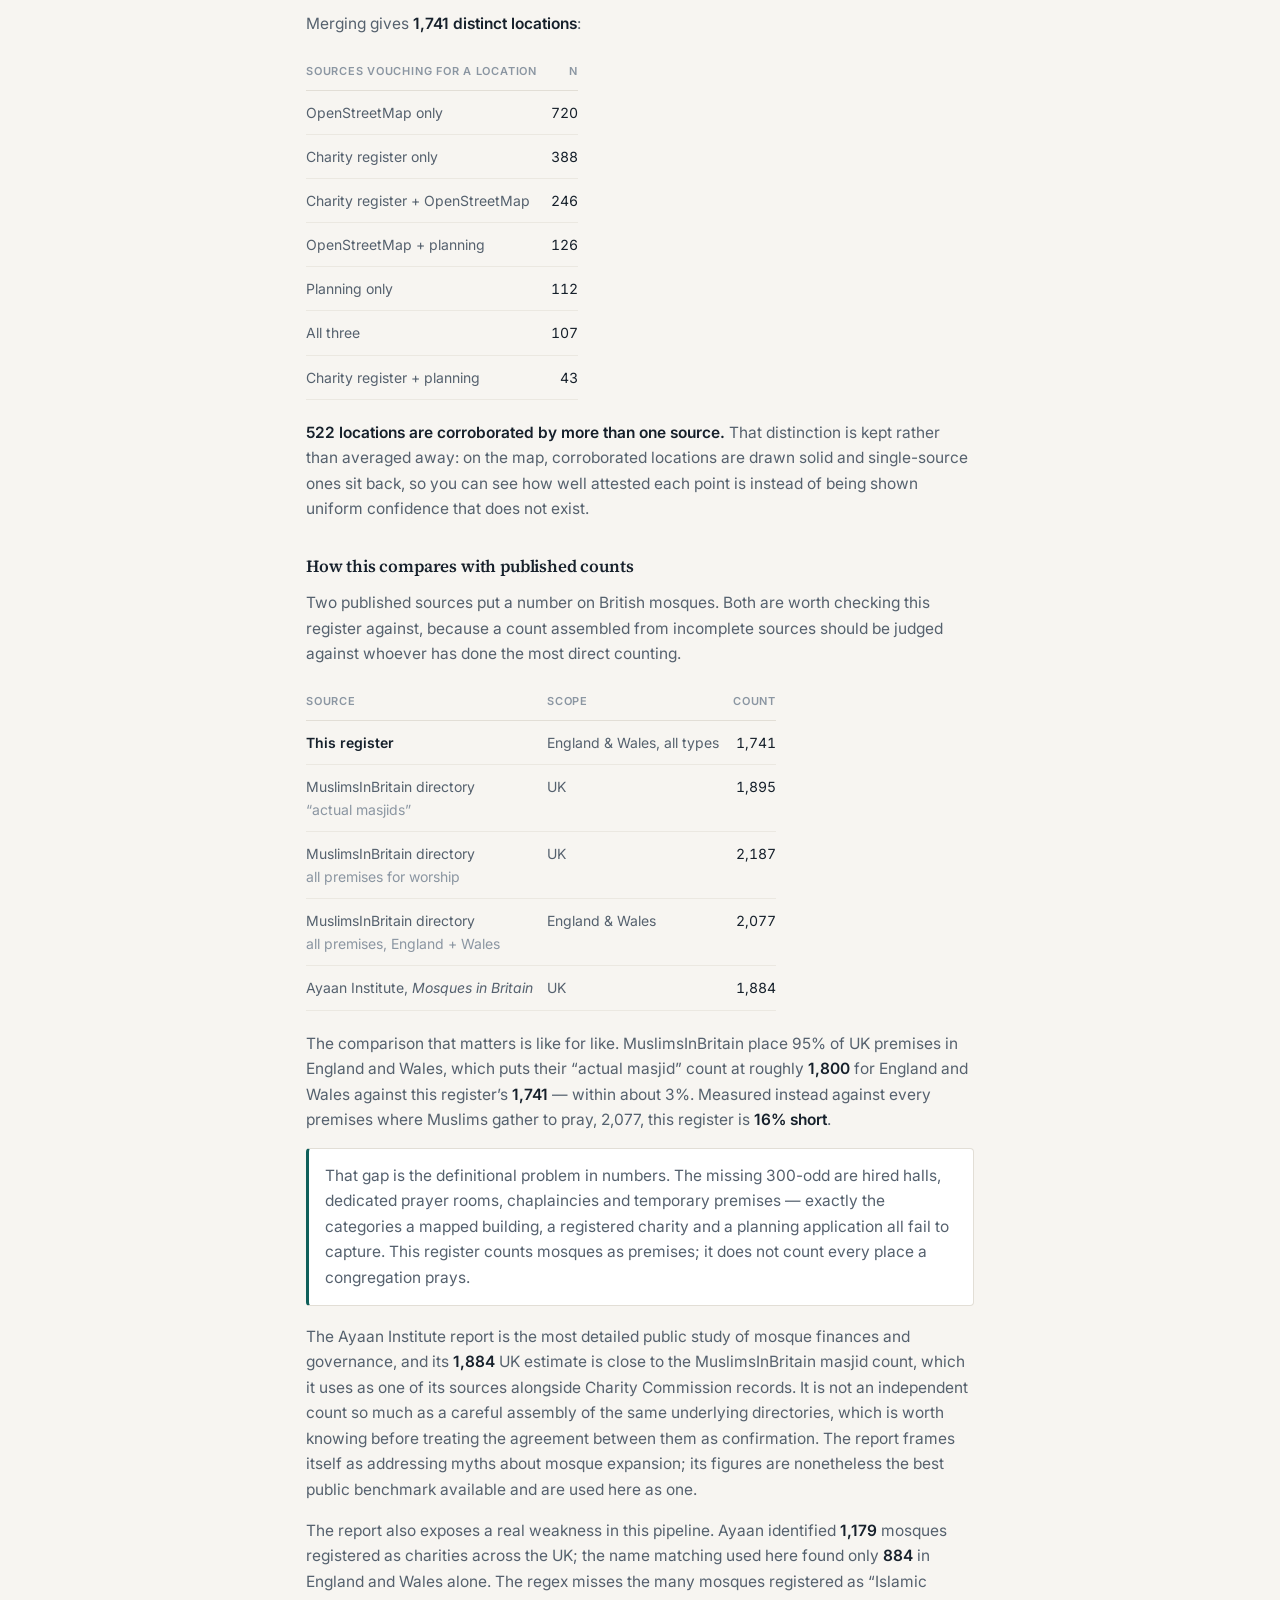
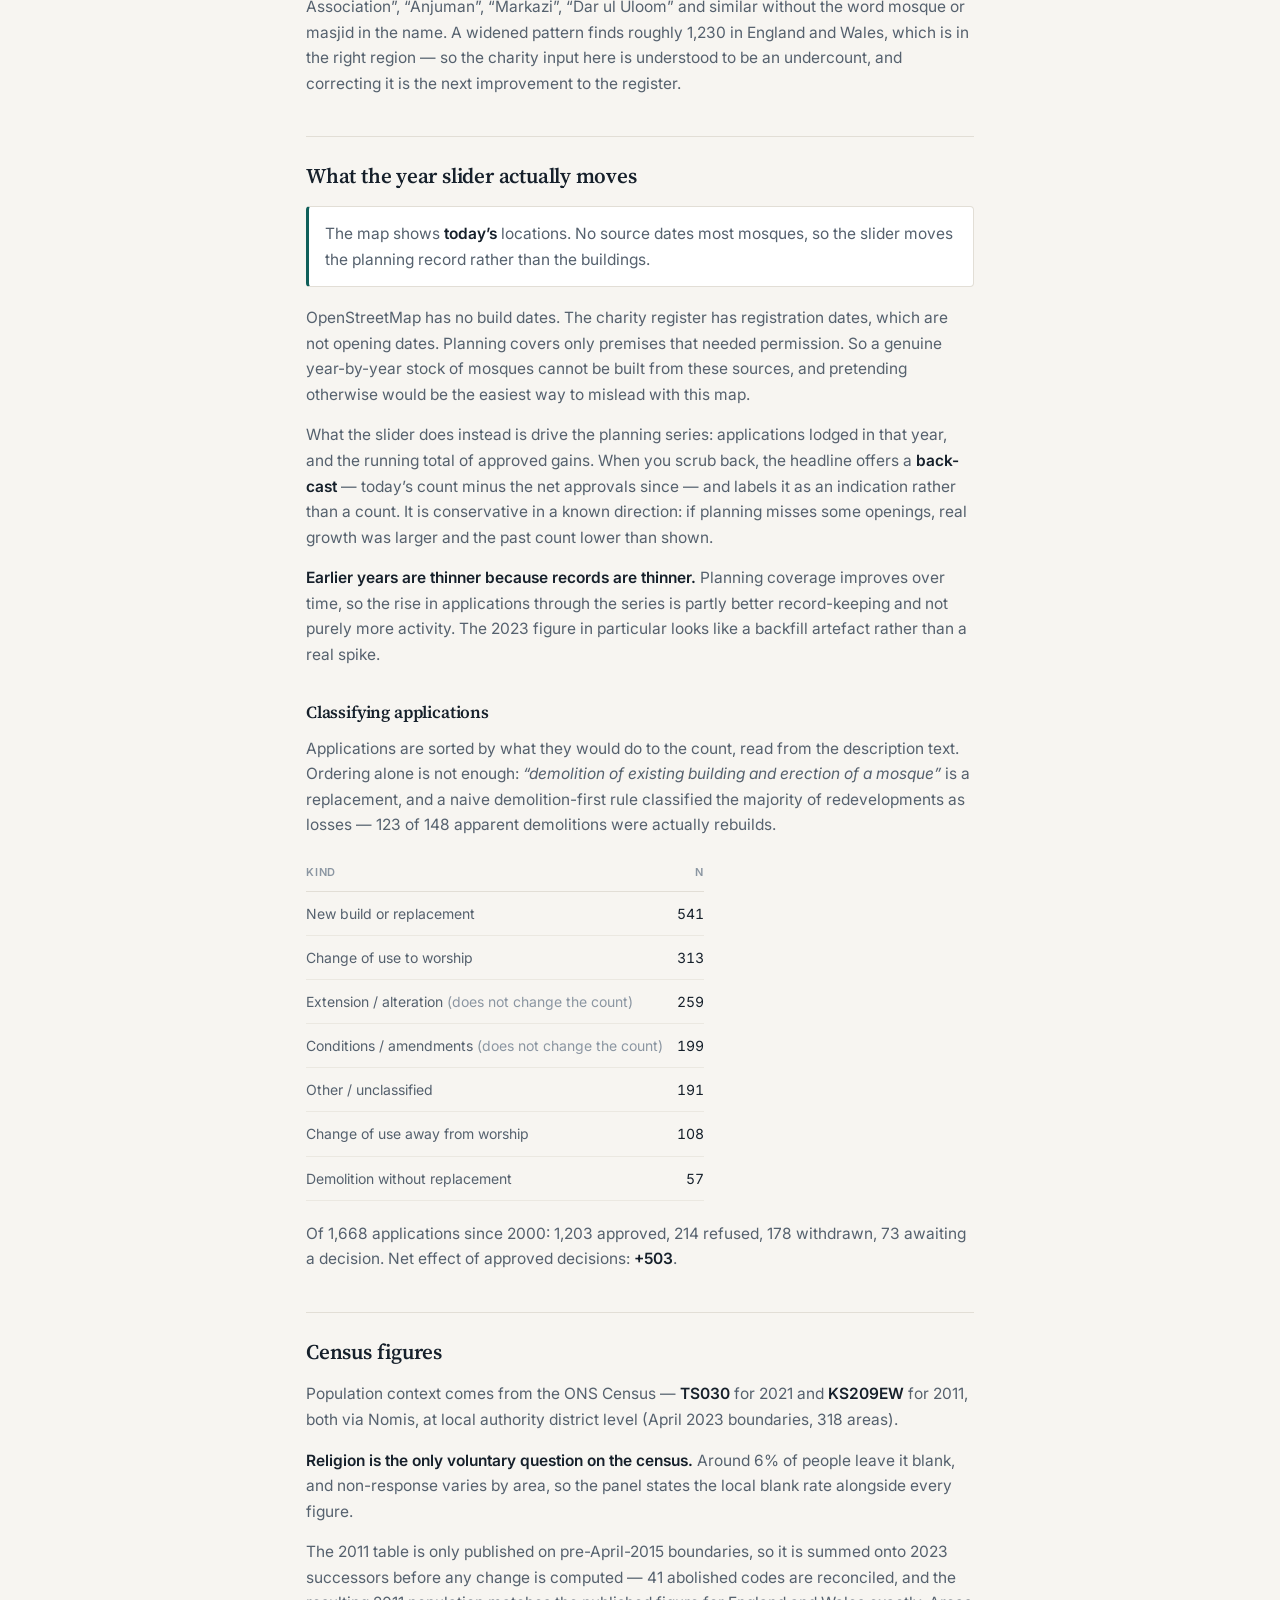
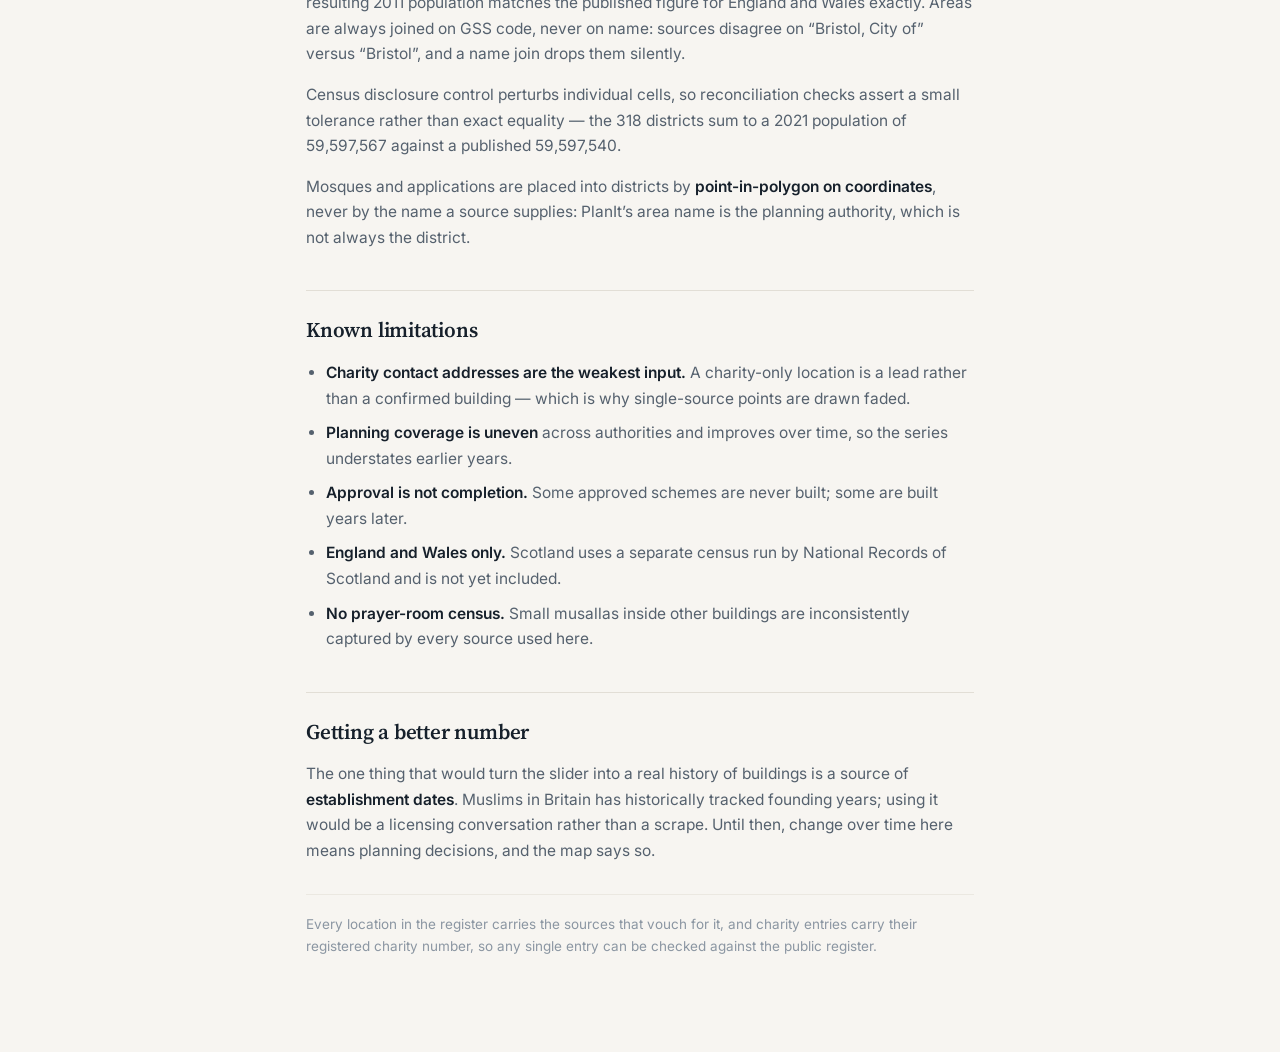
==== commit fcfa6578: "Cross-check the register against published mosque counts Benchmarked the 1,741 figure against the tw" ====
--- a/web/method.html
+++ b/web/method.html
@@ -124,6 +124,55 @@
   well attested each point is instead of being shown uniform confidence that
   does not exist.</p>
 
+  <h3>How this compares with published counts</h3>
+
+  <p>Two published sources put a number on British mosques. Both are worth
+  checking this register against, because a count assembled from incomplete
+  sources should be judged against whoever has done the most direct counting.</p>
+
+  <table>
+    <thead><tr><th>Source</th><th>Scope</th><th class="r">Count</th></tr></thead>
+    <tbody>
+      <tr><td><b>This register</b></td><td>England &amp; Wales, all types</td><td class="r num">1,741</td></tr>
+      <tr><td>MuslimsInBritain directory<br><span class="muted">&ldquo;actual masjids&rdquo;</span></td><td>UK</td><td class="r num">1,895</td></tr>
+      <tr><td>MuslimsInBritain directory<br><span class="muted">all premises for worship</span></td><td>UK</td><td class="r num">2,187</td></tr>
+      <tr><td>MuslimsInBritain directory<br><span class="muted">all premises, England + Wales</span></td><td>England &amp; Wales</td><td class="r num">2,077</td></tr>
+      <tr><td>Ayaan Institute, <i>Mosques in Britain</i></td><td>UK</td><td class="r num">1,884</td></tr>
+    </tbody>
+  </table>
+
+  <p>The comparison that matters is like for like. MuslimsInBritain place 95% of
+  UK premises in England and Wales, which puts their &ldquo;actual masjid&rdquo;
+  count at roughly <b>1,800</b> for England and Wales against this
+  register&rsquo;s <b>1,741</b> — within about 3%. Measured instead against
+  every premises where Muslims gather to pray, 2,077, this register is
+  <b>16% short</b>.</p>
+
+  <p class="callout">That gap is the definitional problem in numbers. The
+  missing 300-odd are hired halls, dedicated prayer rooms, chaplaincies and
+  temporary premises — exactly the categories a mapped building, a registered
+  charity and a planning application all fail to capture. This register counts
+  mosques as premises; it does not count every place a congregation prays.</p>
+
+  <p>The Ayaan Institute report is the most detailed public study of mosque
+  finances and governance, and its <b>1,884</b> UK estimate is close to the
+  MuslimsInBritain masjid count, which it uses as one of its sources alongside
+  Charity Commission records. It is not an independent count so much as a
+  careful assembly of the same underlying directories, which is worth knowing
+  before treating the agreement between them as confirmation. The report frames
+  itself as addressing myths about mosque expansion; its figures are
+  nonetheless the best public benchmark available and are used here as one.</p>
+
+  <p>The report also exposes a real weakness in this pipeline. Ayaan identified
+  <b>1,179</b> mosques registered as charities across the UK; the name matching
+  used here found only <b>884</b> in England and Wales alone. The regex misses
+  the many mosques registered as &ldquo;Islamic Association&rdquo;,
+  &ldquo;Anjuman&rdquo;, &ldquo;Markazi&rdquo;, &ldquo;Dar ul Uloom&rdquo; and
+  similar without the word mosque or masjid in the name. A widened pattern finds
+  roughly 1,230 in England and Wales, which is in the right region — so the
+  charity input here is understood to be an undercount, and correcting it is the
+  next improvement to the register.</p>
+
   <h2>What the year slider actually moves</h2>
 
   <p class="callout">The map shows <b>today&rsquo;s</b> locations. No source
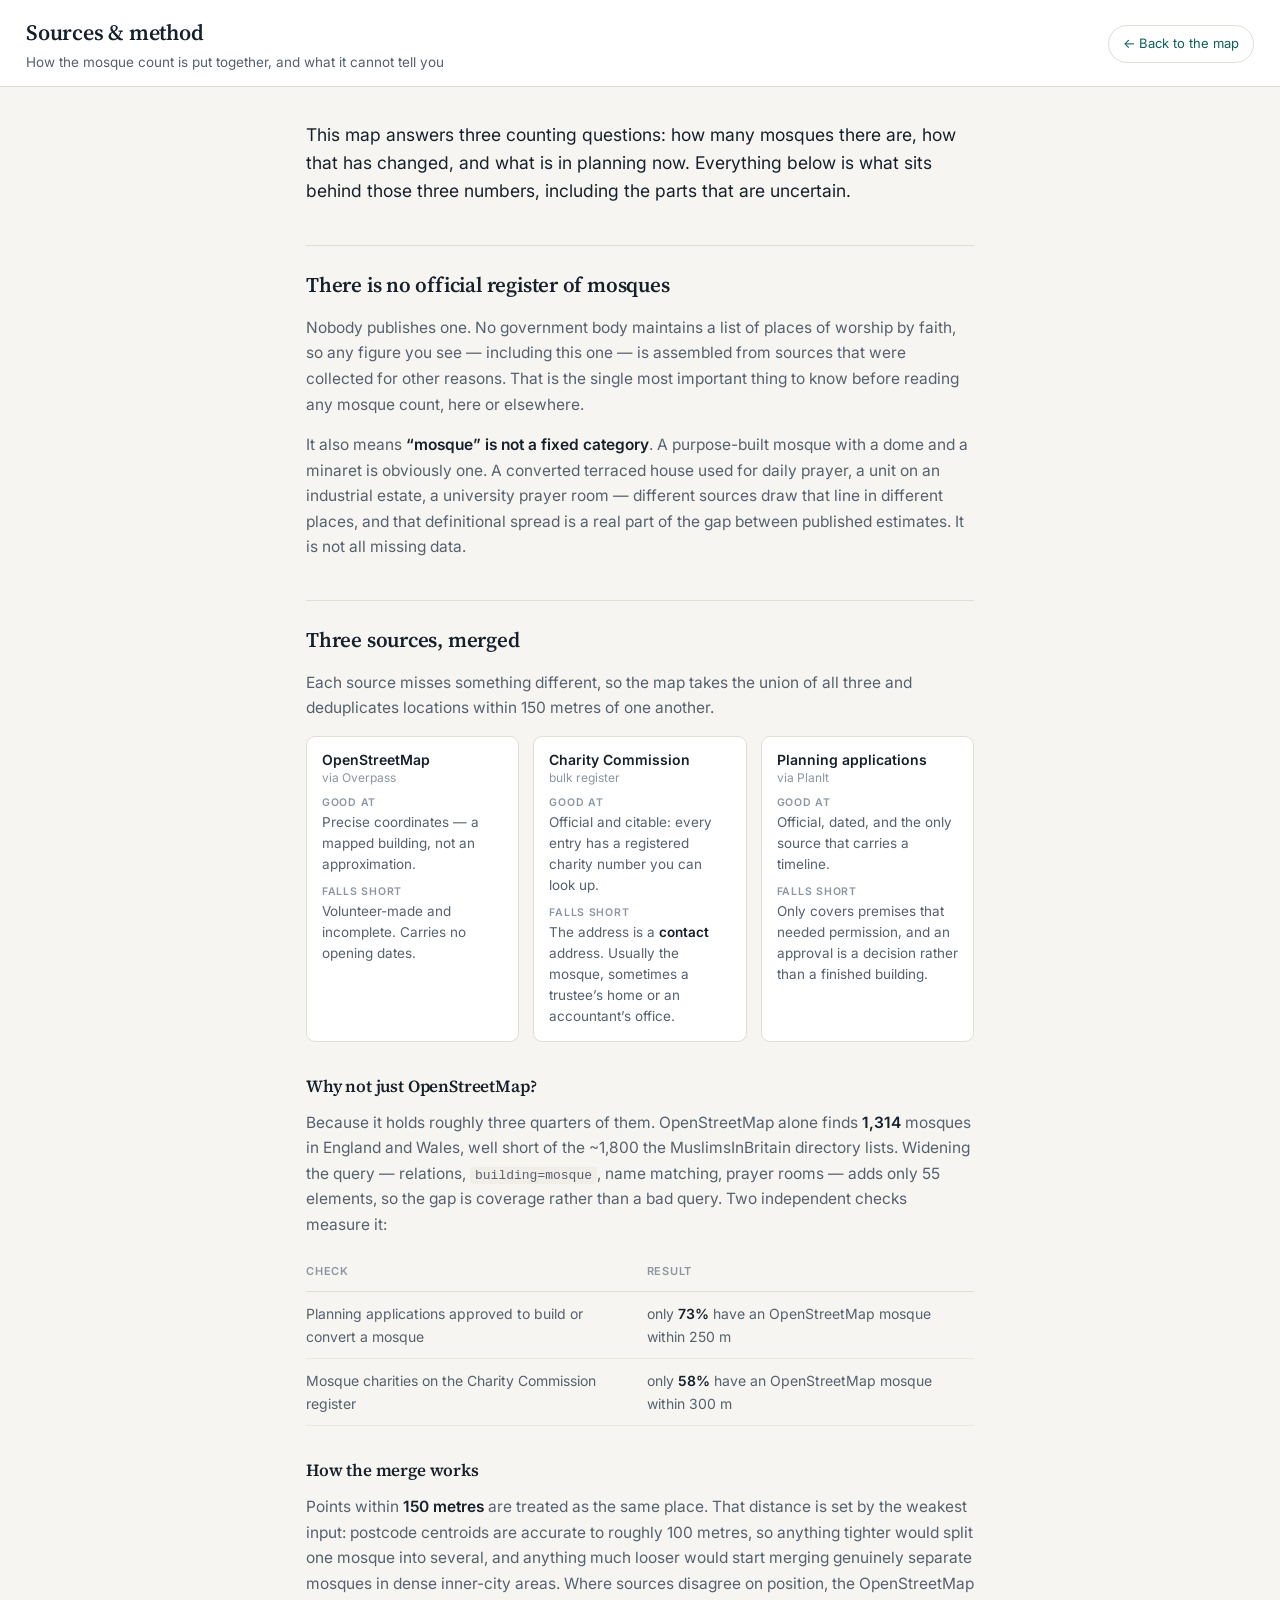
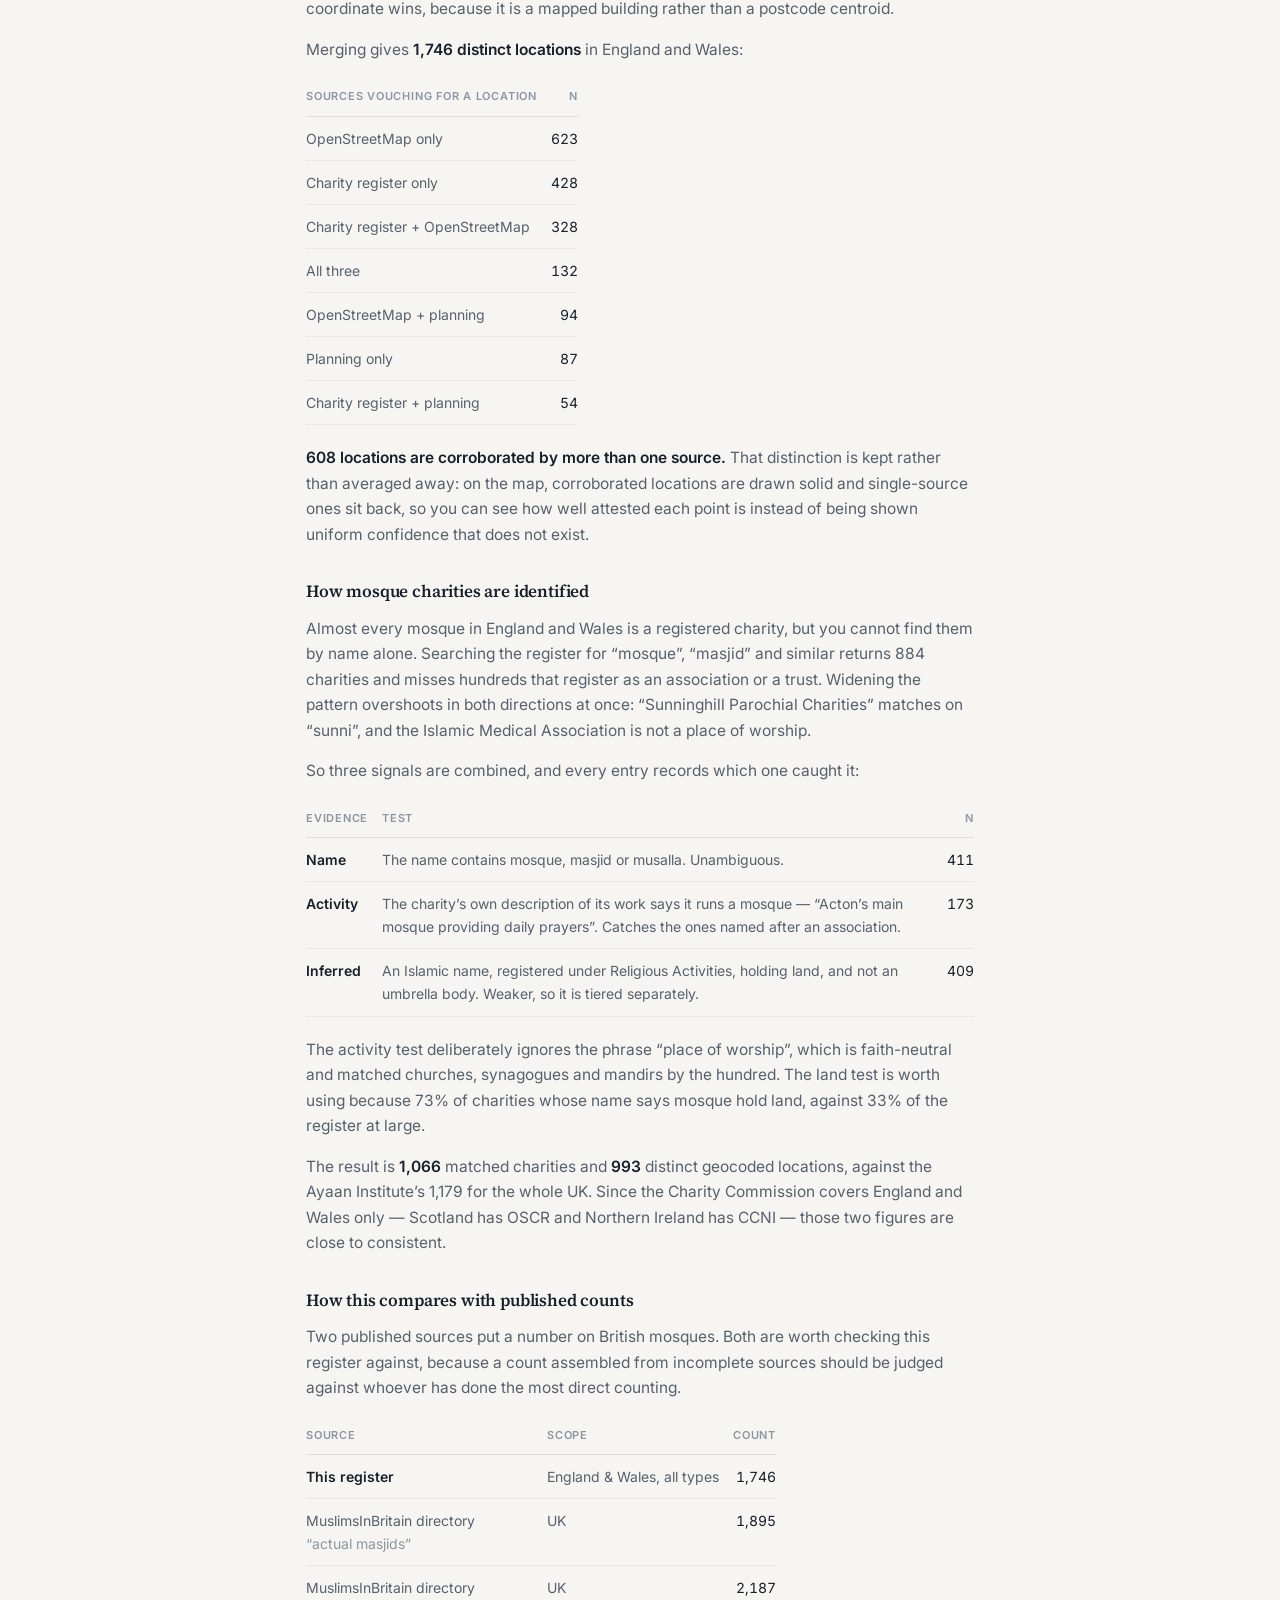
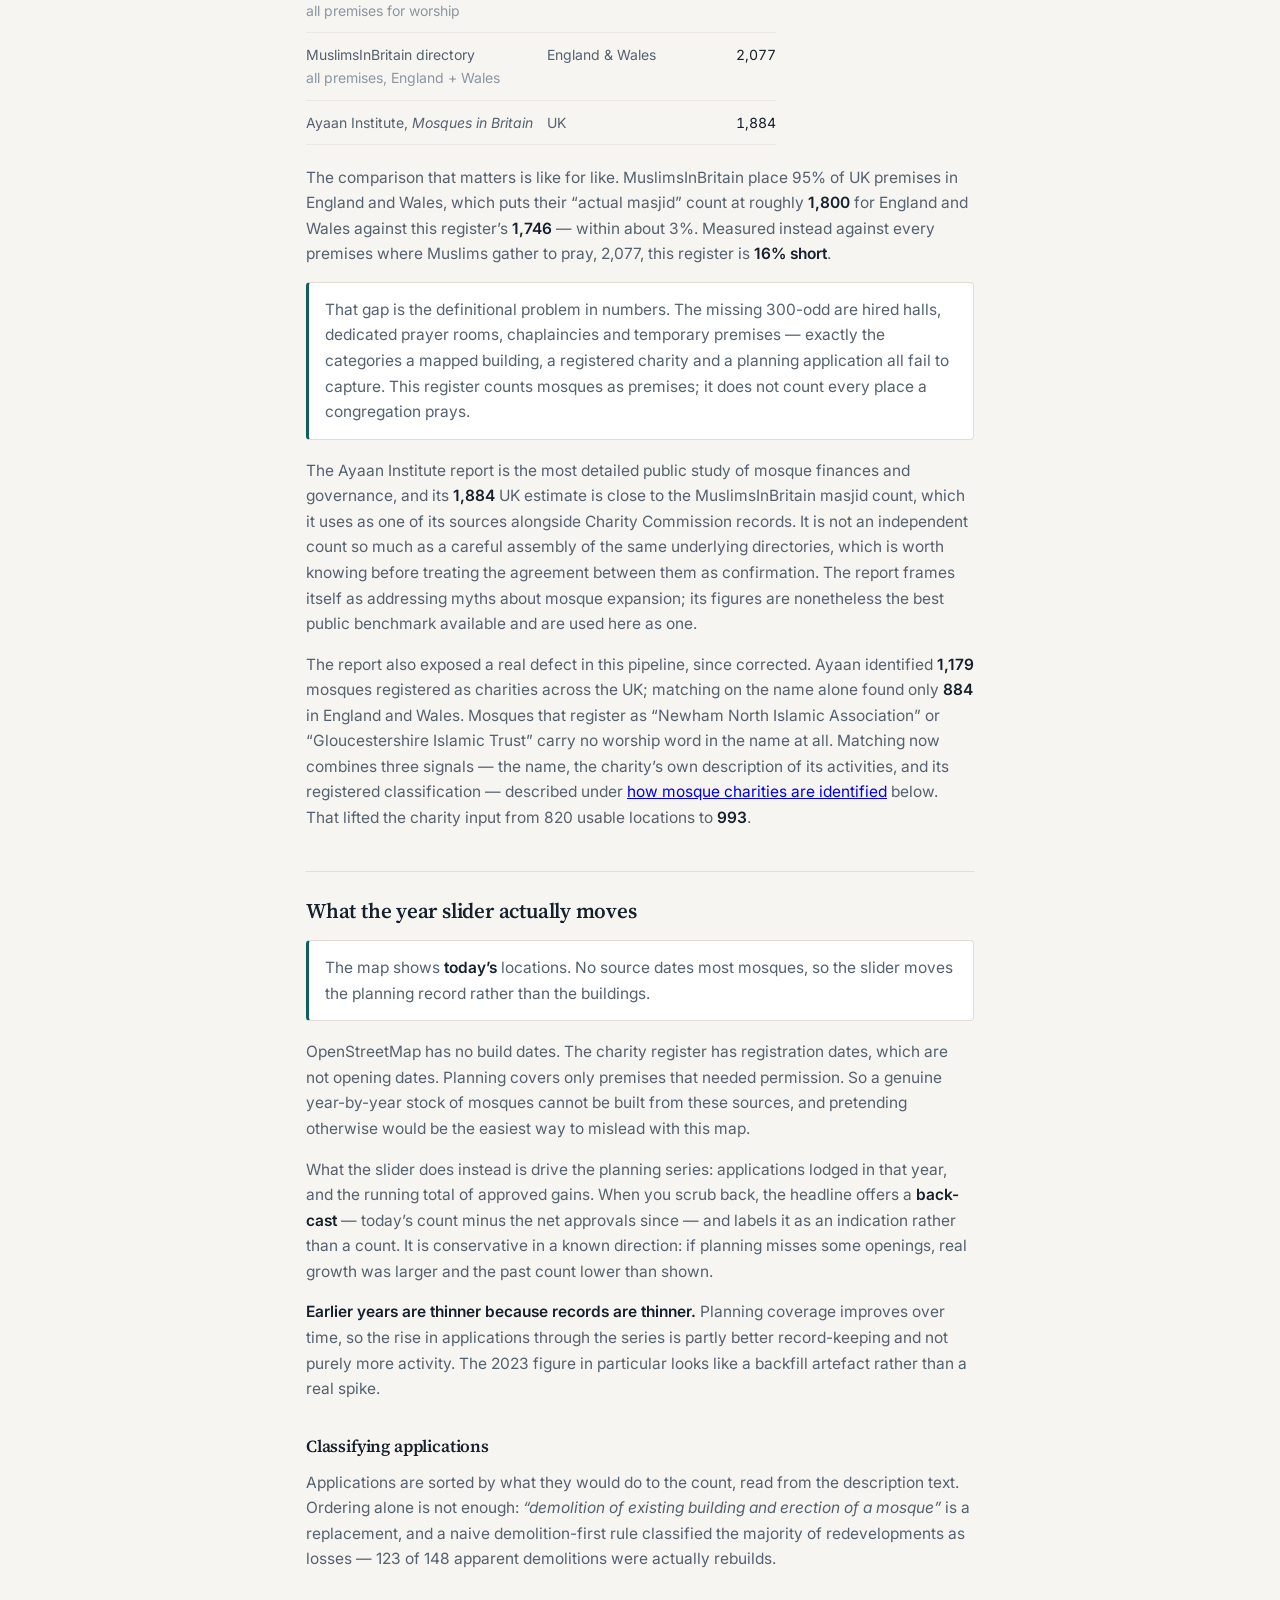
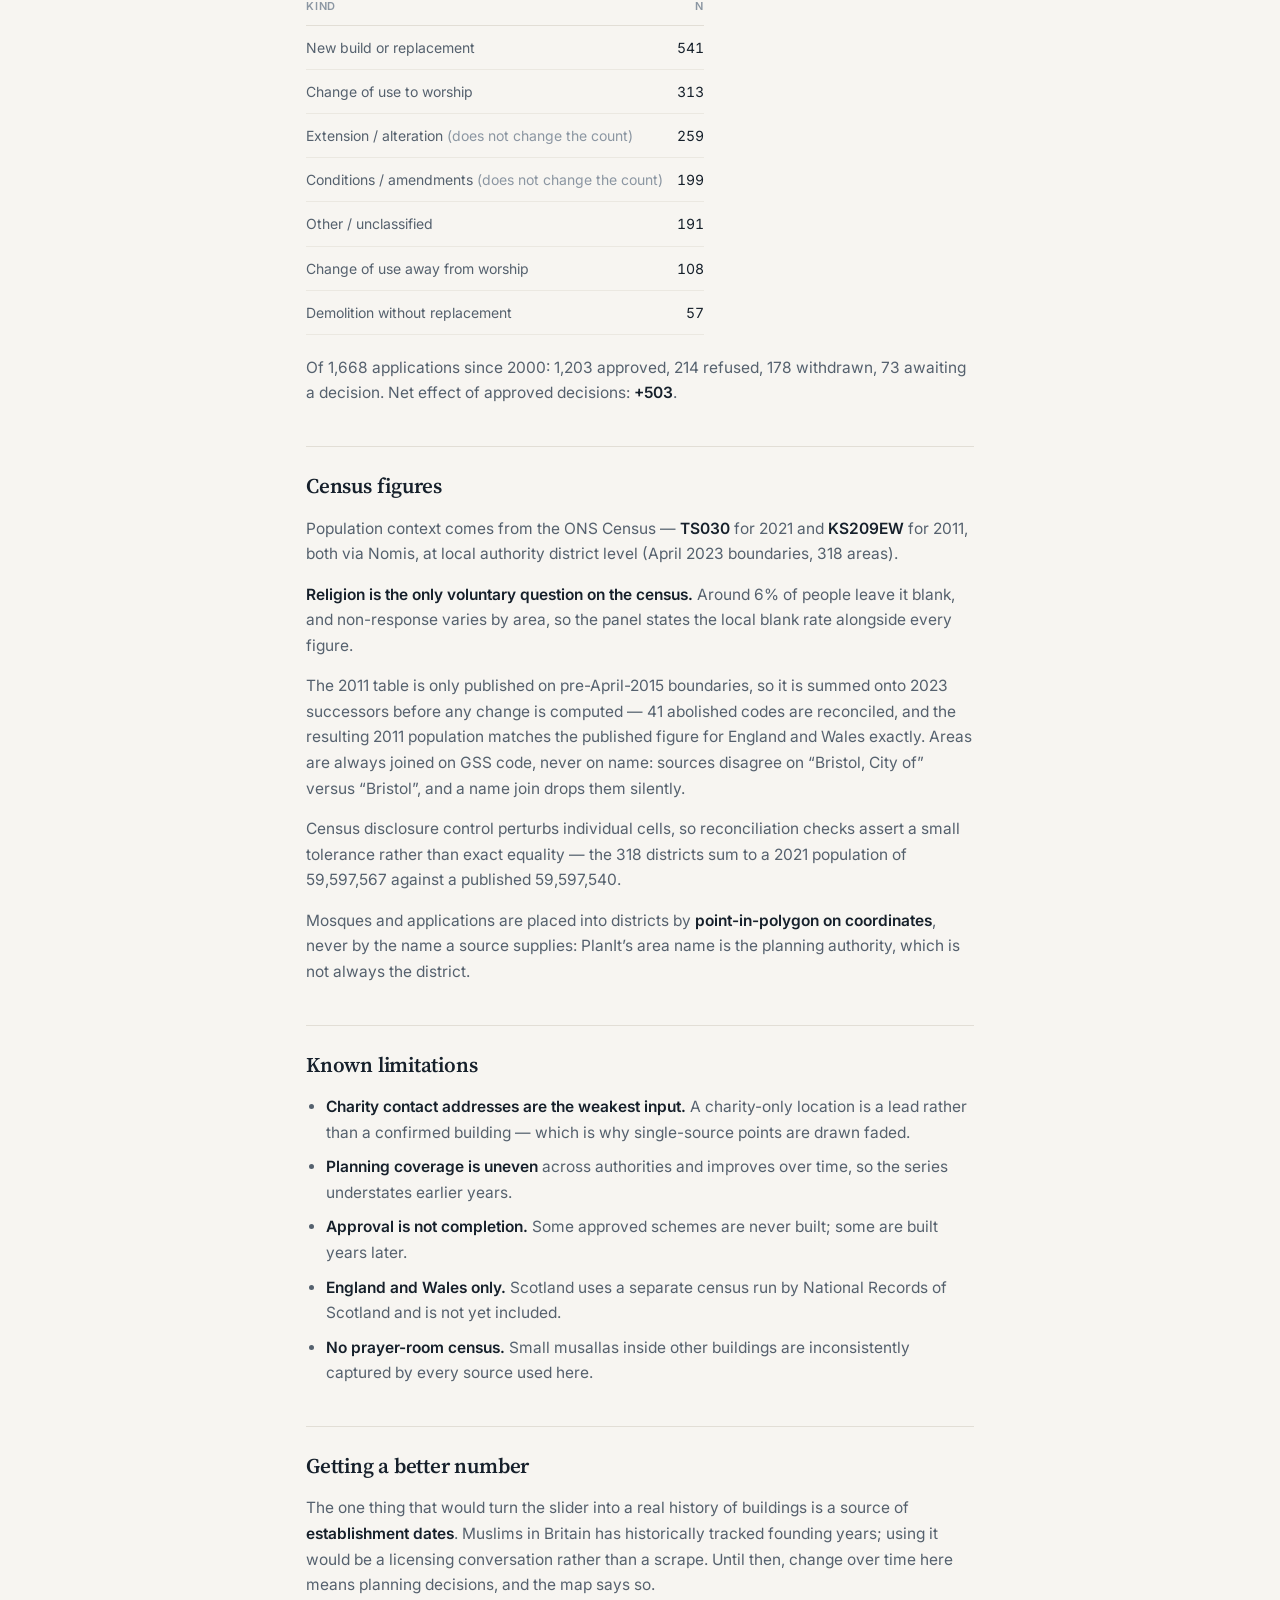
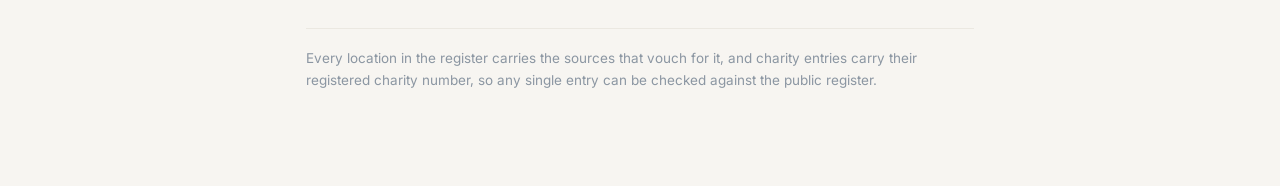
==== commit eea58258: "Identify mosque charities by classification and activity, not name alone Acting on the Ayaan Institu" ====
--- a/web/method.html
+++ b/web/method.html
@@ -77,11 +77,12 @@
 
   <h3>Why not just OpenStreetMap?</h3>
 
-  <p>Because it holds roughly 60–75% of them. OpenStreetMap alone finds
-  <b>1,336</b> mosques in England and Wales, well short of the ~1,800 usually
-  cited for the UK. Widening the query — relations, <code>building=mosque</code>,
-  name matching, prayer rooms — adds only 55 elements, so the gap is coverage
-  rather than a bad query. Two independent checks measure it:</p>
+  <p>Because it holds roughly three quarters of them. OpenStreetMap alone finds
+  <b>1,314</b> mosques in England and Wales, well short of the ~1,800 the
+  MuslimsInBritain directory lists. Widening the query — relations,
+  <code>building=mosque</code>, name matching, prayer rooms — adds only 55
+  elements, so the gap is coverage rather than a bad query. Two independent
+  checks measure it:</p>
 
   <table>
     <thead><tr><th>Check</th><th>Result</th></tr></thead>
@@ -103,27 +104,70 @@
   coordinate wins, because it is a mapped building rather than a postcode
   centroid.</p>
 
-  <p>Merging gives <b>1,741 distinct locations</b>:</p>
+  <p>Merging gives <b>1,746 distinct locations</b> in England and Wales:</p>
 
   <table>
     <thead><tr><th>Sources vouching for a location</th><th class="r">n</th></tr></thead>
     <tbody>
-      <tr><td>OpenStreetMap only</td><td class="r num">720</td></tr>
-      <tr><td>Charity register only</td><td class="r num">388</td></tr>
-      <tr><td>Charity register + OpenStreetMap</td><td class="r num">246</td></tr>
-      <tr><td>OpenStreetMap + planning</td><td class="r num">126</td></tr>
-      <tr><td>Planning only</td><td class="r num">112</td></tr>
-      <tr><td>All three</td><td class="r num">107</td></tr>
-      <tr><td>Charity register + planning</td><td class="r num">43</td></tr>
-    </tbody>
-  </table>
-
-  <p><b>522 locations are corroborated by more than one source.</b> That
+      <tr><td>OpenStreetMap only</td><td class="r num">623</td></tr>
+      <tr><td>Charity register only</td><td class="r num">428</td></tr>
+      <tr><td>Charity register + OpenStreetMap</td><td class="r num">328</td></tr>
+      <tr><td>All three</td><td class="r num">132</td></tr>
+      <tr><td>OpenStreetMap + planning</td><td class="r num">94</td></tr>
+      <tr><td>Planning only</td><td class="r num">87</td></tr>
+      <tr><td>Charity register + planning</td><td class="r num">54</td></tr>
+    </tbody>
+  </table>
+
+  <p><b>608 locations are corroborated by more than one source.</b> That
   distinction is kept rather than averaged away: on the map, corroborated
   locations are drawn solid and single-source ones sit back, so you can see how
   well attested each point is instead of being shown uniform confidence that
   does not exist.</p>
 
+  <h3 id="charity-matching">How mosque charities are identified</h3>
+
+  <p>Almost every mosque in England and Wales is a registered charity, but you
+  cannot find them by name alone. Searching the register for
+  &ldquo;mosque&rdquo;, &ldquo;masjid&rdquo; and similar returns 884 charities
+  and misses hundreds that register as an association or a trust. Widening the
+  pattern overshoots in both directions at once: &ldquo;Sunninghill Parochial
+  Charities&rdquo; matches on &ldquo;sunni&rdquo;, and the Islamic Medical
+  Association is not a place of worship.</p>
+
+  <p>So three signals are combined, and every entry records which one caught
+  it:</p>
+
+  <table>
+    <thead><tr><th>Evidence</th><th>Test</th><th class="r">n</th></tr></thead>
+    <tbody>
+      <tr><td><b>Name</b></td>
+          <td>The name contains mosque, masjid or musalla. Unambiguous.</td>
+          <td class="r num">411</td></tr>
+      <tr><td><b>Activity</b></td>
+          <td>The charity&rsquo;s own description of its work says it runs a
+              mosque — &ldquo;Acton&rsquo;s main mosque providing daily
+              prayers&rdquo;. Catches the ones named after an association.</td>
+          <td class="r num">173</td></tr>
+      <tr><td><b>Inferred</b></td>
+          <td>An Islamic name, registered under Religious Activities, holding
+              land, and not an umbrella body. Weaker, so it is tiered
+              separately.</td>
+          <td class="r num">409</td></tr>
+    </tbody>
+  </table>
+
+  <p>The activity test deliberately ignores the phrase &ldquo;place of
+  worship&rdquo;, which is faith-neutral and matched churches, synagogues and
+  mandirs by the hundred. The land test is worth using because 73% of charities
+  whose name says mosque hold land, against 33% of the register at large.</p>
+
+  <p>The result is <b>1,066</b> matched charities and <b>993</b> distinct
+  geocoded locations, against the Ayaan Institute&rsquo;s 1,179 for the whole
+  UK. Since the Charity Commission covers England and Wales only — Scotland has
+  OSCR and Northern Ireland has CCNI — those two figures are close to
+  consistent.</p>
+
   <h3>How this compares with published counts</h3>
 
   <p>Two published sources put a number on British mosques. Both are worth
@@ -133,7 +177,7 @@
   <table>
     <thead><tr><th>Source</th><th>Scope</th><th class="r">Count</th></tr></thead>
     <tbody>
-      <tr><td><b>This register</b></td><td>England &amp; Wales, all types</td><td class="r num">1,741</td></tr>
+      <tr><td><b>This register</b></td><td>England &amp; Wales, all types</td><td class="r num">1,746</td></tr>
       <tr><td>MuslimsInBritain directory<br><span class="muted">&ldquo;actual masjids&rdquo;</span></td><td>UK</td><td class="r num">1,895</td></tr>
       <tr><td>MuslimsInBritain directory<br><span class="muted">all premises for worship</span></td><td>UK</td><td class="r num">2,187</td></tr>
       <tr><td>MuslimsInBritain directory<br><span class="muted">all premises, England + Wales</span></td><td>England &amp; Wales</td><td class="r num">2,077</td></tr>
@@ -144,7 +188,7 @@
   <p>The comparison that matters is like for like. MuslimsInBritain place 95% of
   UK premises in England and Wales, which puts their &ldquo;actual masjid&rdquo;
   count at roughly <b>1,800</b> for England and Wales against this
-  register&rsquo;s <b>1,741</b> — within about 3%. Measured instead against
+  register&rsquo;s <b>1,746</b> — within about 3%. Measured instead against
   every premises where Muslims gather to pray, 2,077, this register is
   <b>16% short</b>.</p>
 
@@ -163,15 +207,16 @@
   itself as addressing myths about mosque expansion; its figures are
   nonetheless the best public benchmark available and are used here as one.</p>
 
-  <p>The report also exposes a real weakness in this pipeline. Ayaan identified
-  <b>1,179</b> mosques registered as charities across the UK; the name matching
-  used here found only <b>884</b> in England and Wales alone. The regex misses
-  the many mosques registered as &ldquo;Islamic Association&rdquo;,
-  &ldquo;Anjuman&rdquo;, &ldquo;Markazi&rdquo;, &ldquo;Dar ul Uloom&rdquo; and
-  similar without the word mosque or masjid in the name. A widened pattern finds
-  roughly 1,230 in England and Wales, which is in the right region — so the
-  charity input here is understood to be an undercount, and correcting it is the
-  next improvement to the register.</p>
+  <p>The report also exposed a real defect in this pipeline, since corrected.
+  Ayaan identified <b>1,179</b> mosques registered as charities across the UK;
+  matching on the name alone found only <b>884</b> in England and Wales. Mosques
+  that register as &ldquo;Newham North Islamic Association&rdquo; or
+  &ldquo;Gloucestershire Islamic Trust&rdquo; carry no worship word in the name
+  at all. Matching now combines three signals — the name, the charity&rsquo;s own
+  description of its activities, and its registered classification — described
+  under <a href="#charity-matching">how mosque charities are identified</a>
+  below. That lifted the charity input from 820 usable locations to
+  <b>993</b>.</p>
 
   <h2>What the year slider actually moves</h2>
 
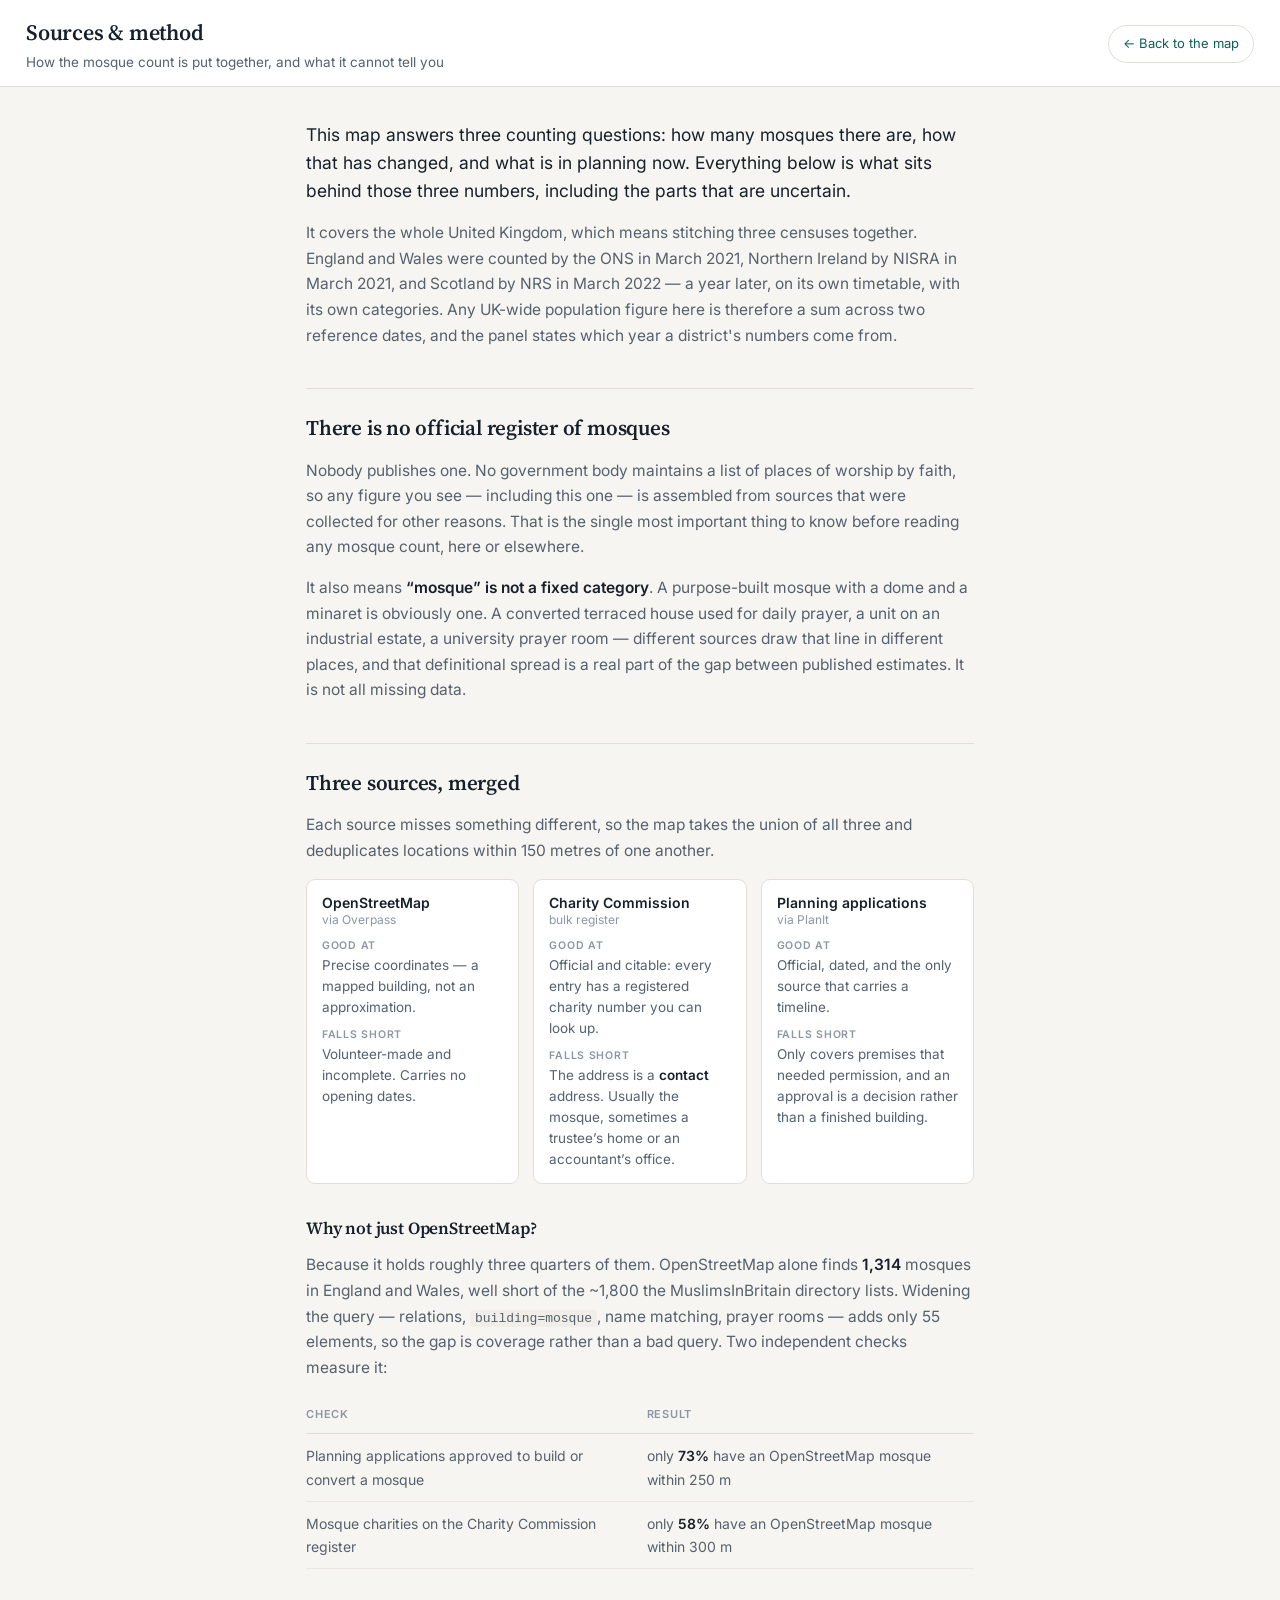
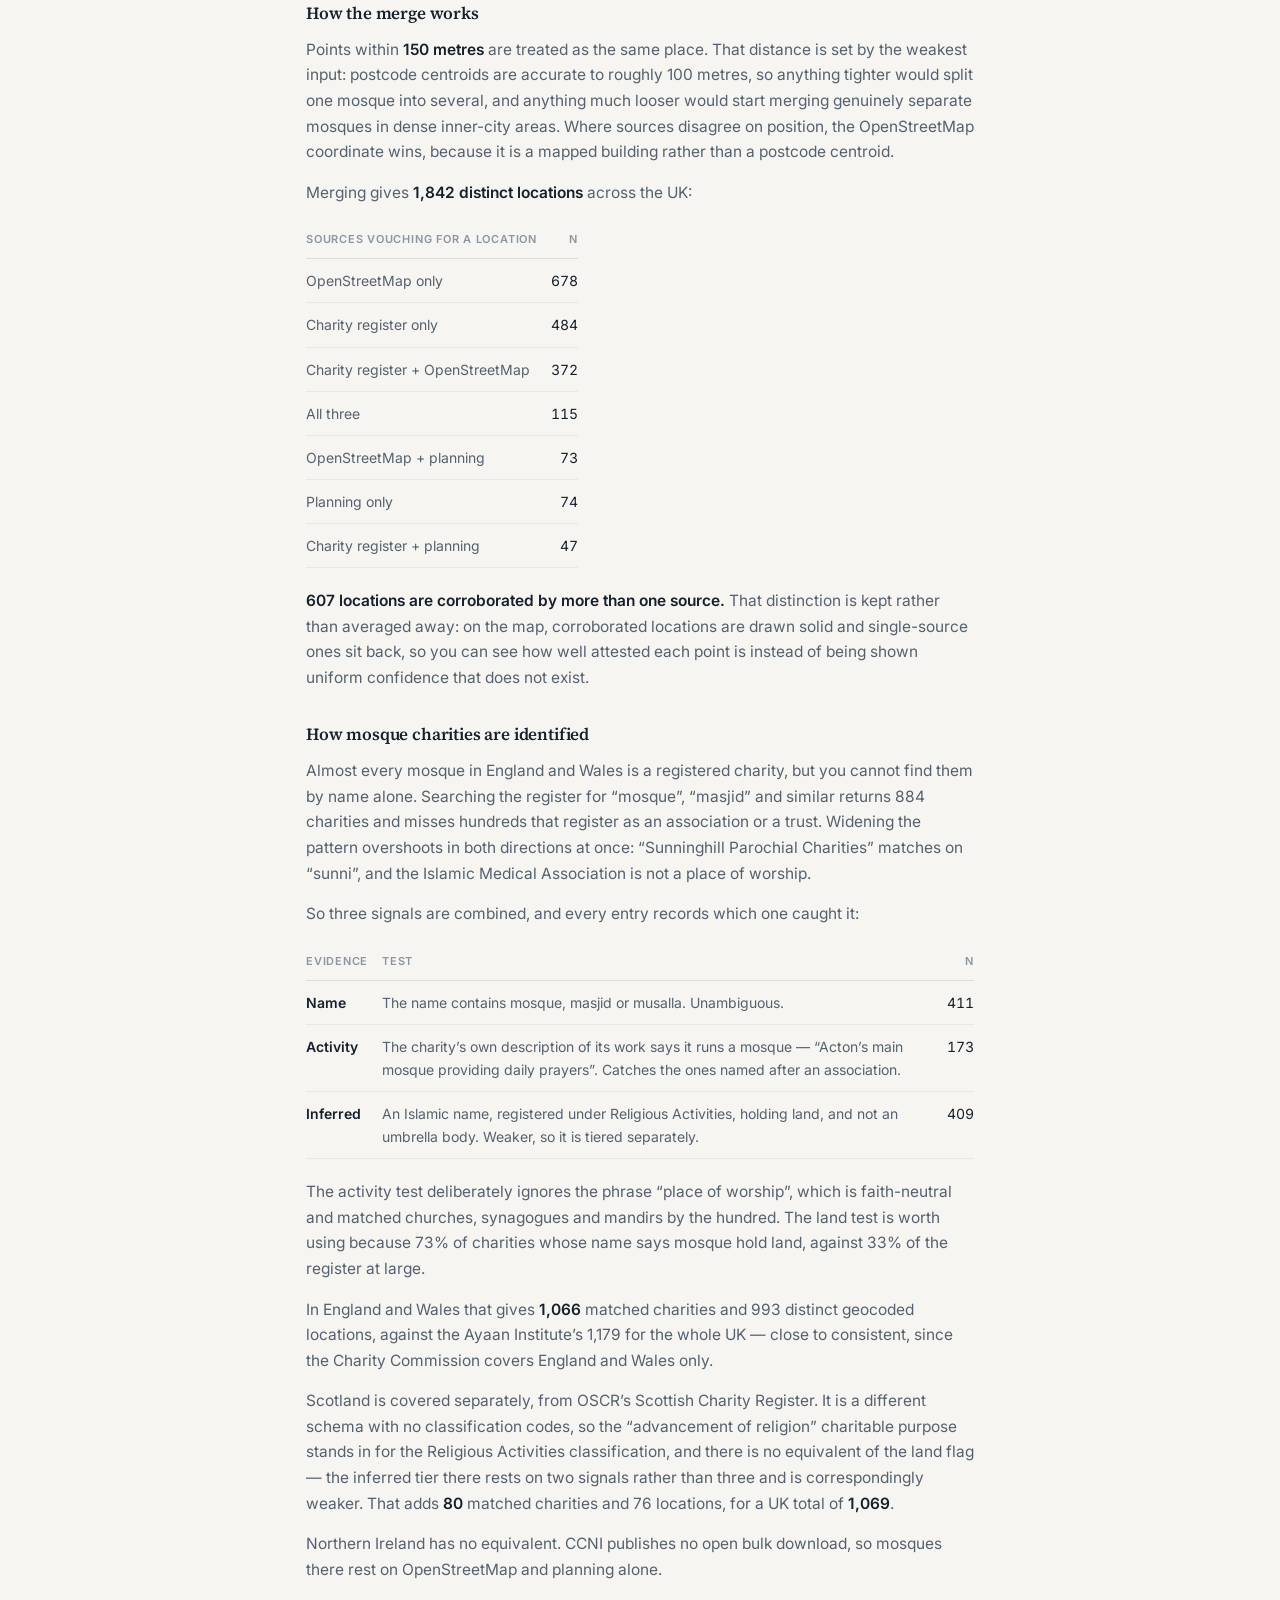
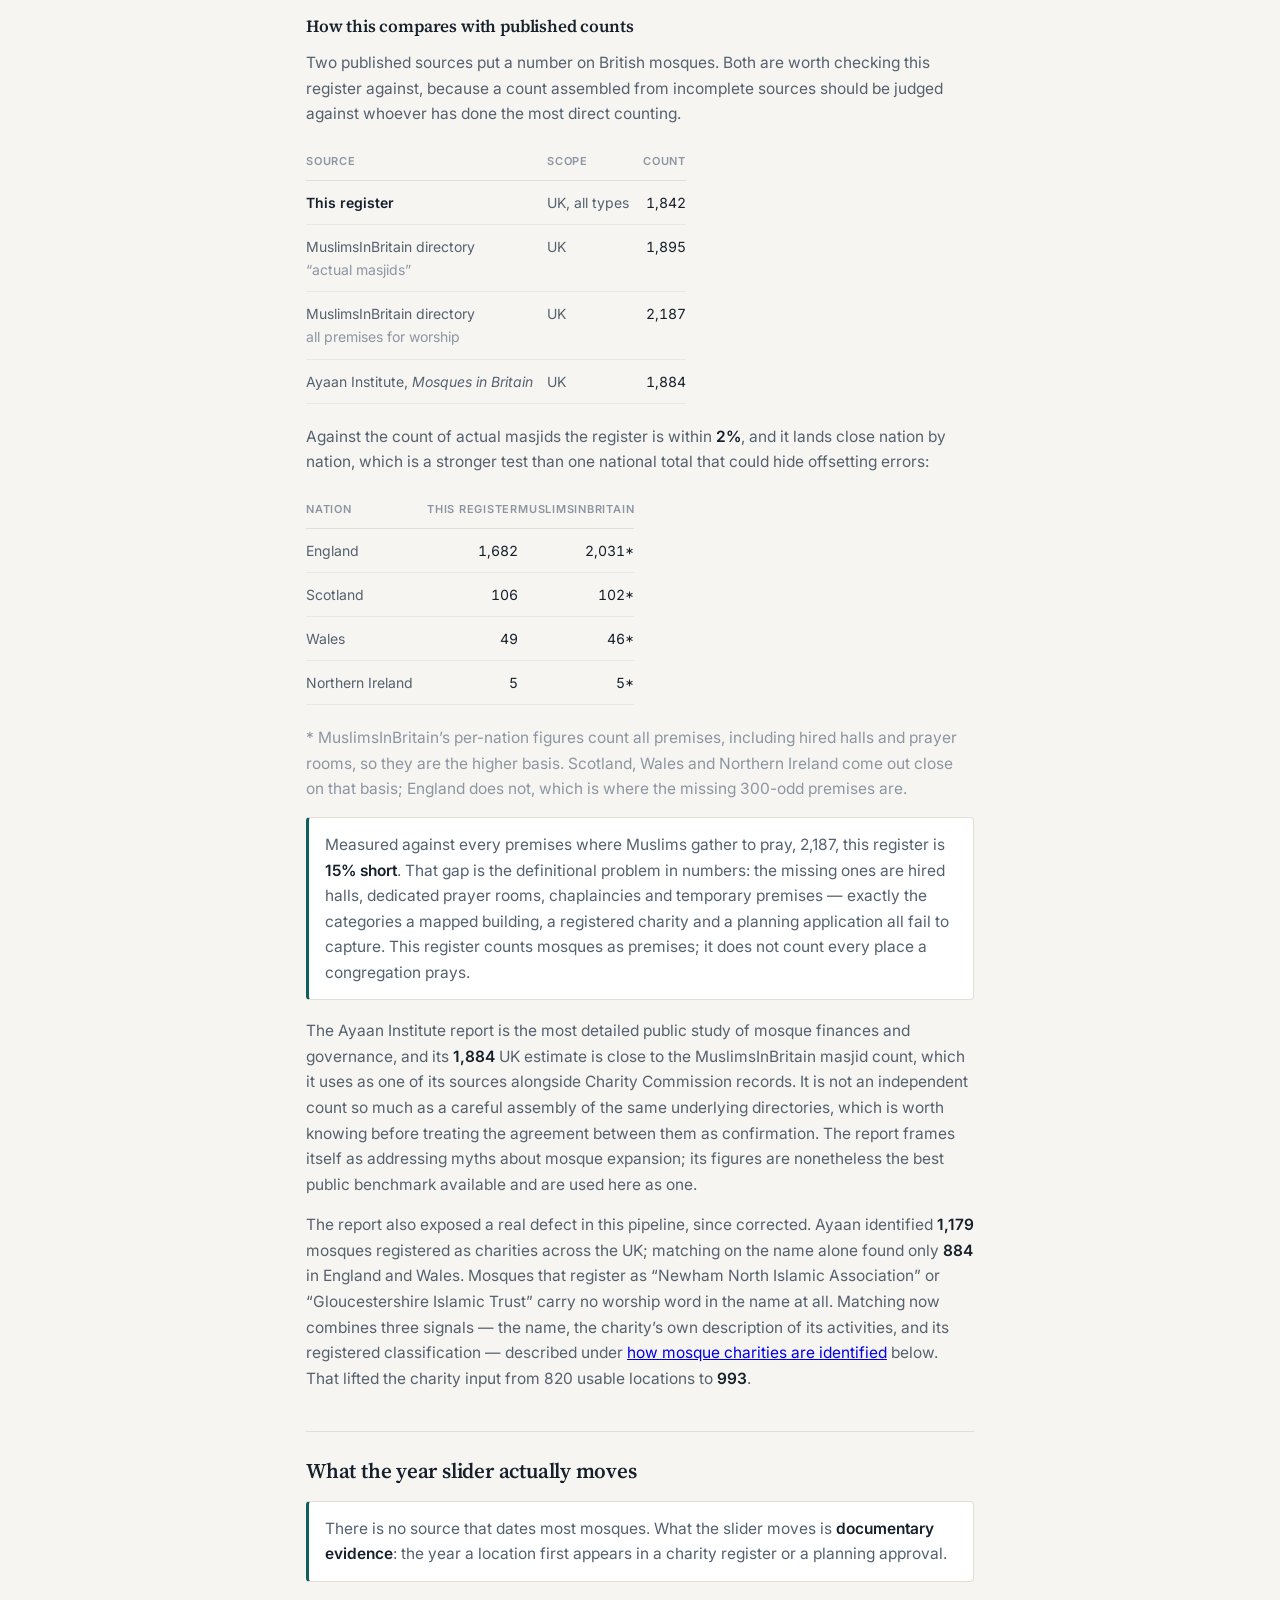
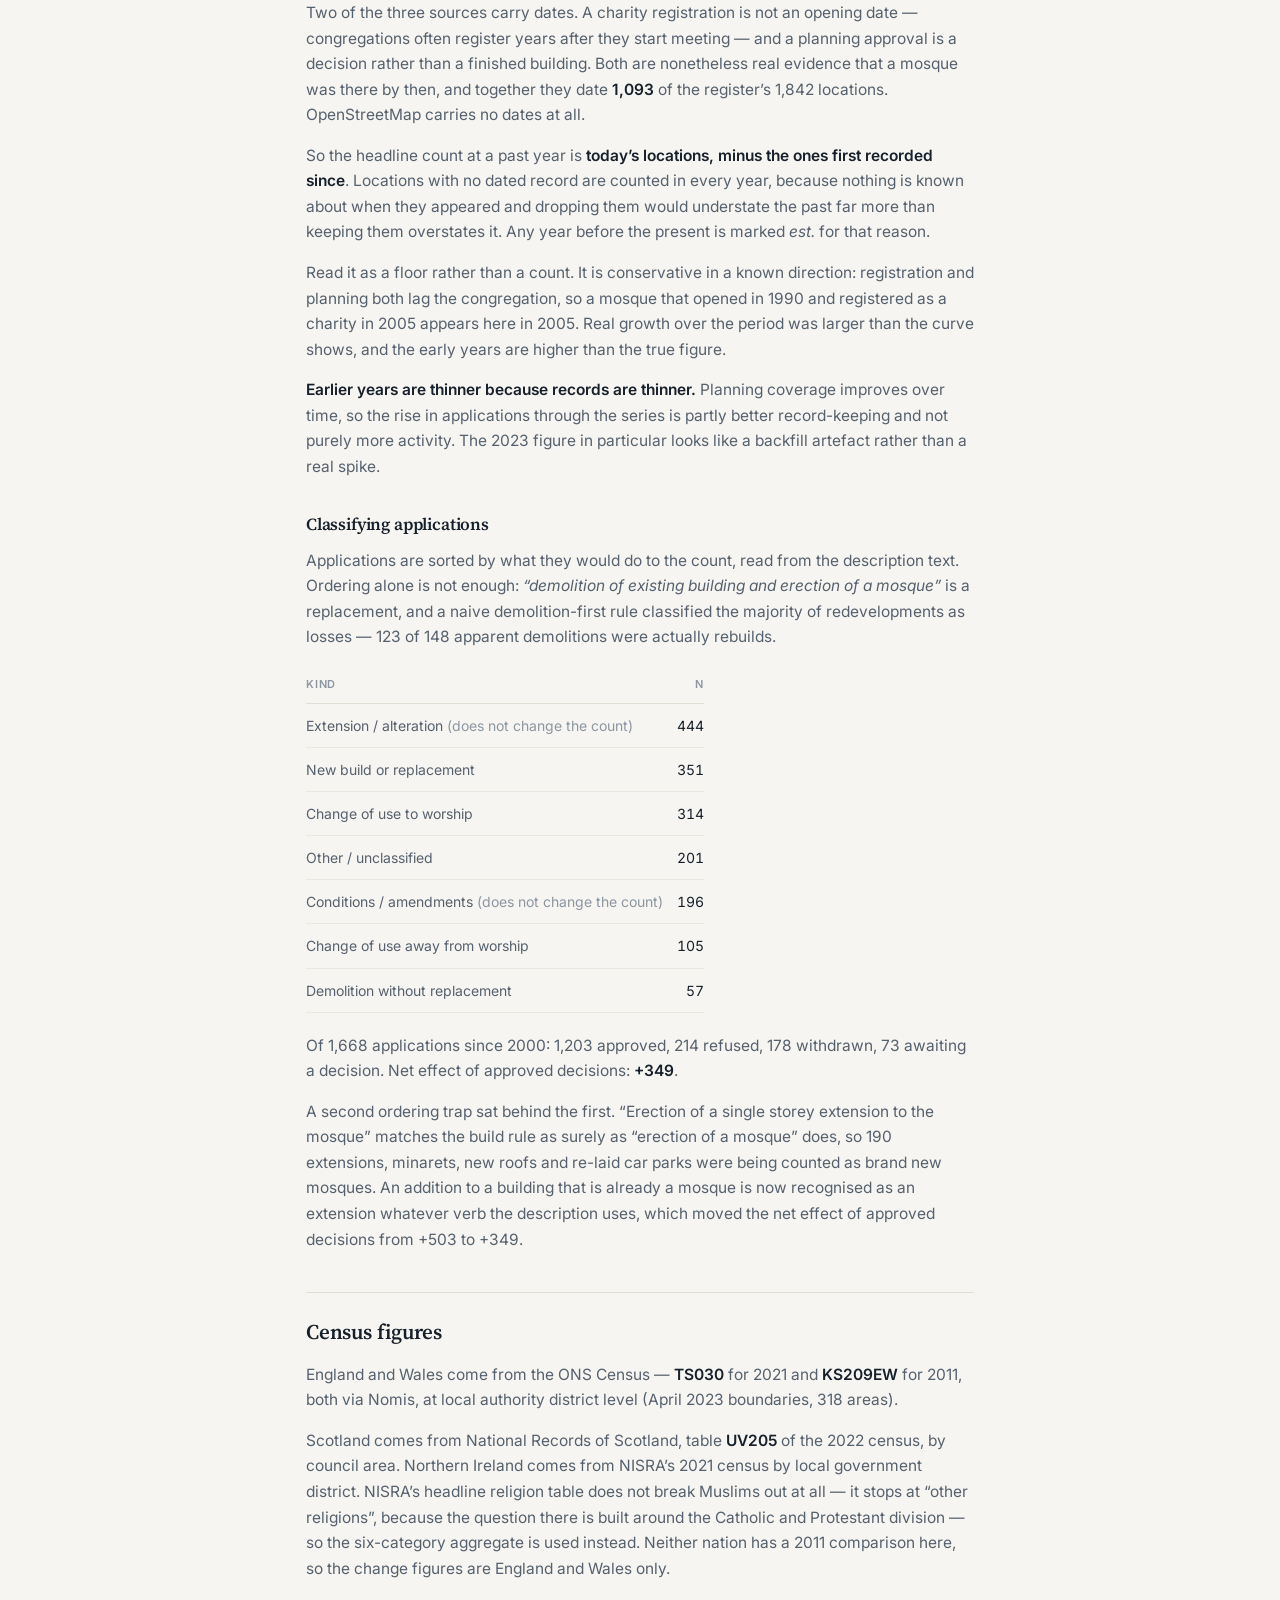
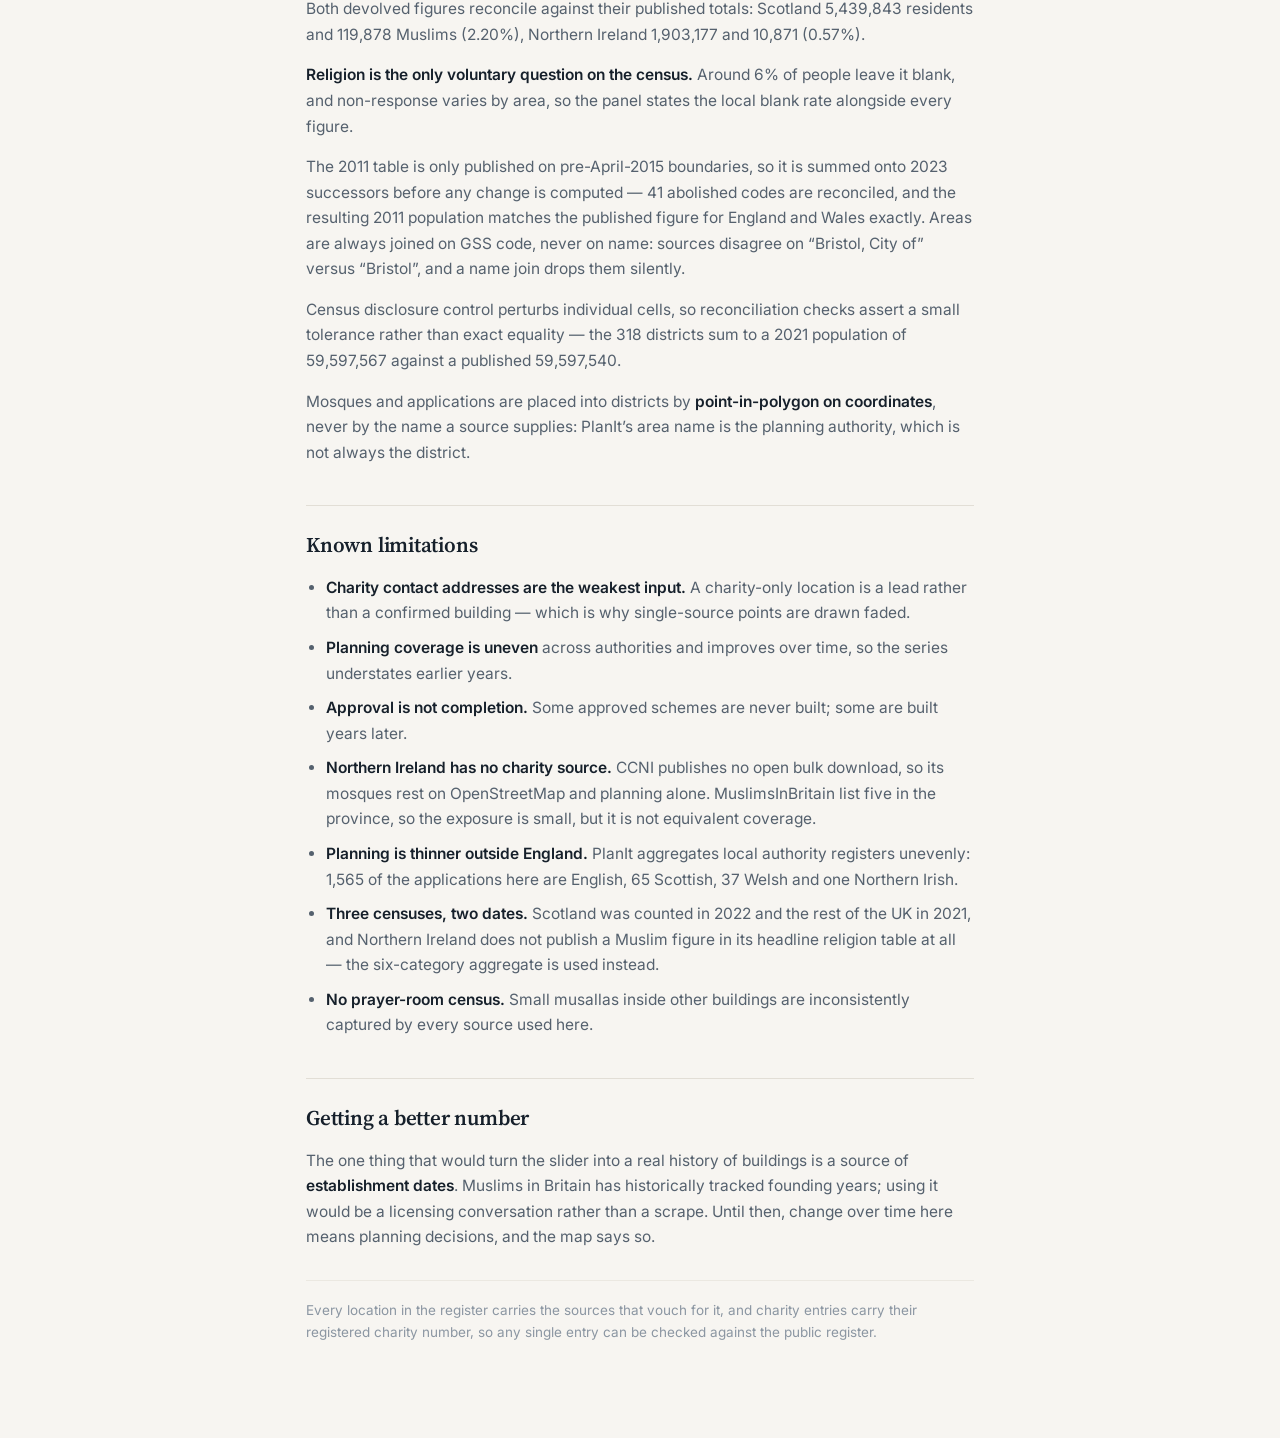
==== commit f4b034f0: "Extend the map to Scotland and Northern Ireland; make the slider move mosques Four changes.  1. UK-w" ====
--- a/web/method.html
+++ b/web/method.html
@@ -3,15 +3,17 @@
 <head>
 <meta charset="utf-8">
 <meta name="viewport" content="width=device-width, initial-scale=1">
-<title>Sources &amp; method — Mosques in England &amp; Wales</title>
+<title>Sources &amp; method — Mosques in the United Kingdom</title>
 <link rel="preconnect" href="https://fonts.googleapis.com">
 <link rel="preconnect" href="https://fonts.gstatic.com" crossorigin>
 <link href="https://fonts.googleapis.com/css2?family=Source+Serif+4:opsz,wght@8..60,400;8..60,600&family=Inter:wght@400;500;600&display=swap" rel="stylesheet">
-<link rel="stylesheet" href="style.css?v=__BUILD__">
 <script>
   document.documentElement.dataset.theme =
     localStorage.getItem("theme") ||
     (matchMedia("(prefers-color-scheme: dark)").matches ? "dark" : "light");
+  var v = "__BUILD__";
+  if (v === "__" + "BUILD__") v = Date.now();
+  document.write('<link rel="stylesheet" href="style.css?v=' + v + '">');
 </script>
 </head>
 <body class="doc">
@@ -30,6 +32,13 @@
   there are, how that has changed, and what is in planning now. Everything below
   is what sits behind those three numbers, including the parts that are
   uncertain.</p>
+
+  <p>It covers the whole United Kingdom, which means stitching three censuses
+  together. England and Wales were counted by the ONS in March 2021, Northern
+  Ireland by NISRA in March 2021, and Scotland by NRS in March 2022 — a year
+  later, on its own timetable, with its own categories. Any UK-wide population
+  figure here is therefore a sum across two reference dates, and the panel
+  states which year a district's numbers come from.</p>
 
   <h2>There is no official register of mosques</h2>
 
@@ -104,22 +113,22 @@
   coordinate wins, because it is a mapped building rather than a postcode
   centroid.</p>
 
-  <p>Merging gives <b>1,746 distinct locations</b> in England and Wales:</p>
+  <p>Merging gives <b>1,842 distinct locations</b> across the UK:</p>
 
   <table>
     <thead><tr><th>Sources vouching for a location</th><th class="r">n</th></tr></thead>
     <tbody>
-      <tr><td>OpenStreetMap only</td><td class="r num">623</td></tr>
-      <tr><td>Charity register only</td><td class="r num">428</td></tr>
-      <tr><td>Charity register + OpenStreetMap</td><td class="r num">328</td></tr>
-      <tr><td>All three</td><td class="r num">132</td></tr>
-      <tr><td>OpenStreetMap + planning</td><td class="r num">94</td></tr>
-      <tr><td>Planning only</td><td class="r num">87</td></tr>
-      <tr><td>Charity register + planning</td><td class="r num">54</td></tr>
-    </tbody>
-  </table>
-
-  <p><b>608 locations are corroborated by more than one source.</b> That
+      <tr><td>OpenStreetMap only</td><td class="r num">678</td></tr>
+      <tr><td>Charity register only</td><td class="r num">484</td></tr>
+      <tr><td>Charity register + OpenStreetMap</td><td class="r num">372</td></tr>
+      <tr><td>All three</td><td class="r num">115</td></tr>
+      <tr><td>OpenStreetMap + planning</td><td class="r num">73</td></tr>
+      <tr><td>Planning only</td><td class="r num">74</td></tr>
+      <tr><td>Charity register + planning</td><td class="r num">47</td></tr>
+    </tbody>
+  </table>
+
+  <p><b>607 locations are corroborated by more than one source.</b> That
   distinction is kept rather than averaged away: on the map, corroborated
   locations are drawn solid and single-source ones sit back, so you can see how
   well attested each point is instead of being shown uniform confidence that
@@ -162,11 +171,21 @@
   mandirs by the hundred. The land test is worth using because 73% of charities
   whose name says mosque hold land, against 33% of the register at large.</p>
 
-  <p>The result is <b>1,066</b> matched charities and <b>993</b> distinct
-  geocoded locations, against the Ayaan Institute&rsquo;s 1,179 for the whole
-  UK. Since the Charity Commission covers England and Wales only — Scotland has
-  OSCR and Northern Ireland has CCNI — those two figures are close to
-  consistent.</p>
+  <p>In England and Wales that gives <b>1,066</b> matched charities and 993
+  distinct geocoded locations, against the Ayaan Institute&rsquo;s 1,179 for the
+  whole UK — close to consistent, since the Charity Commission covers England
+  and Wales only.</p>
+
+  <p>Scotland is covered separately, from OSCR&rsquo;s Scottish Charity
+  Register. It is a different schema with no classification codes, so the
+  &ldquo;advancement of religion&rdquo; charitable purpose stands in for the
+  Religious Activities classification, and there is no equivalent of the land
+  flag — the inferred tier there rests on two signals rather than three and is
+  correspondingly weaker. That adds <b>80</b> matched charities and 76
+  locations, for a UK total of <b>1,069</b>.</p>
+
+  <p>Northern Ireland has no equivalent. CCNI publishes no open bulk download,
+  so mosques there rest on OpenStreetMap and planning alone.</p>
 
   <h3>How this compares with published counts</h3>
 
@@ -177,26 +196,39 @@
   <table>
     <thead><tr><th>Source</th><th>Scope</th><th class="r">Count</th></tr></thead>
     <tbody>
-      <tr><td><b>This register</b></td><td>England &amp; Wales, all types</td><td class="r num">1,746</td></tr>
+      <tr><td><b>This register</b></td><td>UK, all types</td><td class="r num">1,842</td></tr>
       <tr><td>MuslimsInBritain directory<br><span class="muted">&ldquo;actual masjids&rdquo;</span></td><td>UK</td><td class="r num">1,895</td></tr>
       <tr><td>MuslimsInBritain directory<br><span class="muted">all premises for worship</span></td><td>UK</td><td class="r num">2,187</td></tr>
-      <tr><td>MuslimsInBritain directory<br><span class="muted">all premises, England + Wales</span></td><td>England &amp; Wales</td><td class="r num">2,077</td></tr>
       <tr><td>Ayaan Institute, <i>Mosques in Britain</i></td><td>UK</td><td class="r num">1,884</td></tr>
     </tbody>
   </table>
 
-  <p>The comparison that matters is like for like. MuslimsInBritain place 95% of
-  UK premises in England and Wales, which puts their &ldquo;actual masjid&rdquo;
-  count at roughly <b>1,800</b> for England and Wales against this
-  register&rsquo;s <b>1,746</b> — within about 3%. Measured instead against
-  every premises where Muslims gather to pray, 2,077, this register is
-  <b>16% short</b>.</p>
-
-  <p class="callout">That gap is the definitional problem in numbers. The
-  missing 300-odd are hired halls, dedicated prayer rooms, chaplaincies and
-  temporary premises — exactly the categories a mapped building, a registered
-  charity and a planning application all fail to capture. This register counts
-  mosques as premises; it does not count every place a congregation prays.</p>
+  <p>Against the count of actual masjids the register is within <b>2%</b>, and
+  it lands close nation by nation, which is a stronger test than one national
+  total that could hide offsetting errors:</p>
+
+  <table>
+    <thead><tr><th>Nation</th><th class="r">This register</th><th class="r">MuslimsInBritain</th></tr></thead>
+    <tbody>
+      <tr><td>England</td><td class="r num">1,682</td><td class="r num">2,031*</td></tr>
+      <tr><td>Scotland</td><td class="r num">106</td><td class="r num">102*</td></tr>
+      <tr><td>Wales</td><td class="r num">49</td><td class="r num">46*</td></tr>
+      <tr><td>Northern Ireland</td><td class="r num">5</td><td class="r num">5*</td></tr>
+    </tbody>
+  </table>
+
+  <p class="muted">* MuslimsInBritain&rsquo;s per-nation figures count all
+  premises, including hired halls and prayer rooms, so they are the higher
+  basis. Scotland, Wales and Northern Ireland come out close on that basis;
+  England does not, which is where the missing 300-odd premises are.</p>
+
+  <p class="callout">Measured against every premises where Muslims gather to
+  pray, 2,187, this register is <b>15% short</b>. That gap is the definitional
+  problem in numbers: the missing ones are hired halls, dedicated prayer rooms,
+  chaplaincies and temporary premises — exactly the categories a mapped
+  building, a registered charity and a planning application all fail to
+  capture. This register counts mosques as premises; it does not count every
+  place a congregation prays.</p>
 
   <p>The Ayaan Institute report is the most detailed public study of mosque
   finances and governance, and its <b>1,884</b> UK estimate is close to the
@@ -220,22 +252,28 @@
 
   <h2>What the year slider actually moves</h2>
 
-  <p class="callout">The map shows <b>today&rsquo;s</b> locations. No source
-  dates most mosques, so the slider moves the planning record rather than the
-  buildings.</p>
-
-  <p>OpenStreetMap has no build dates. The charity register has registration
-  dates, which are not opening dates. Planning covers only premises that needed
-  permission. So a genuine year-by-year stock of mosques cannot be built from
-  these sources, and pretending otherwise would be the easiest way to mislead
-  with this map.</p>
-
-  <p>What the slider does instead is drive the planning series: applications
-  lodged in that year, and the running total of approved gains. When you scrub
-  back, the headline offers a <b>back-cast</b> — today&rsquo;s count minus the
-  net approvals since — and labels it as an indication rather than a count. It
-  is conservative in a known direction: if planning misses some openings, real
-  growth was larger and the past count lower than shown.</p>
+  <p class="callout">There is no source that dates most mosques. What the slider
+  moves is <b>documentary evidence</b>: the year a location first appears in a
+  charity register or a planning approval.</p>
+
+  <p>Two of the three sources carry dates. A charity registration is not an
+  opening date — congregations often register years after they start meeting —
+  and a planning approval is a decision rather than a finished building. Both
+  are nonetheless real evidence that a mosque was there by then, and together
+  they date <b>1,093</b> of the register&rsquo;s 1,842 locations. OpenStreetMap
+  carries no dates at all.</p>
+
+  <p>So the headline count at a past year is <b>today&rsquo;s locations, minus
+  the ones first recorded since</b>. Locations with no dated record are counted
+  in every year, because nothing is known about when they appeared and dropping
+  them would understate the past far more than keeping them overstates it. Any
+  year before the present is marked <i>est.</i> for that reason.</p>
+
+  <p>Read it as a floor rather than a count. It is conservative in a known
+  direction: registration and planning both lag the congregation, so a mosque
+  that opened in 1990 and registered as a charity in 2005 appears here in 2005.
+  Real growth over the period was larger than the curve shows, and the early
+  years are higher than the true figure.</p>
 
   <p><b>Earlier years are thinner because records are thinner.</b> Planning
   coverage improves over time, so the rise in applications through the series is
@@ -253,25 +291,45 @@
   <table>
     <thead><tr><th>Kind</th><th class="r">n</th></tr></thead>
     <tbody>
-      <tr><td>New build or replacement</td><td class="r num">541</td></tr>
-      <tr><td>Change of use to worship</td><td class="r num">313</td></tr>
-      <tr><td>Extension / alteration <span class="muted">(does not change the count)</span></td><td class="r num">259</td></tr>
-      <tr><td>Conditions / amendments <span class="muted">(does not change the count)</span></td><td class="r num">199</td></tr>
-      <tr><td>Other / unclassified</td><td class="r num">191</td></tr>
-      <tr><td>Change of use away from worship</td><td class="r num">108</td></tr>
+      <tr><td>Extension / alteration <span class="muted">(does not change the count)</span></td><td class="r num">444</td></tr>
+      <tr><td>New build or replacement</td><td class="r num">351</td></tr>
+      <tr><td>Change of use to worship</td><td class="r num">314</td></tr>
+      <tr><td>Other / unclassified</td><td class="r num">201</td></tr>
+      <tr><td>Conditions / amendments <span class="muted">(does not change the count)</span></td><td class="r num">196</td></tr>
+      <tr><td>Change of use away from worship</td><td class="r num">105</td></tr>
       <tr><td>Demolition without replacement</td><td class="r num">57</td></tr>
     </tbody>
   </table>
 
   <p>Of 1,668 applications since 2000: 1,203 approved, 214 refused, 178
   withdrawn, 73 awaiting a decision. Net effect of approved decisions:
-  <b>+503</b>.</p>
+  <b>+349</b>.</p>
+
+  <p>A second ordering trap sat behind the first. &ldquo;Erection of a single
+  storey extension to the mosque&rdquo; matches the build rule as surely as
+  &ldquo;erection of a mosque&rdquo; does, so 190 extensions, minarets, new
+  roofs and re-laid car parks were being counted as brand new mosques. An
+  addition to a building that is already a mosque is now recognised as an
+  extension whatever verb the description uses, which moved the net effect of
+  approved decisions from +503 to +349.</p>
 
   <h2>Census figures</h2>
 
-  <p>Population context comes from the ONS Census — <b>TS030</b> for 2021 and
+  <p>England and Wales come from the ONS Census — <b>TS030</b> for 2021 and
   <b>KS209EW</b> for 2011, both via Nomis, at local authority district level
   (April 2023 boundaries, 318 areas).</p>
+
+  <p>Scotland comes from National Records of Scotland, table <b>UV205</b> of the
+  2022 census, by council area. Northern Ireland comes from NISRA&rsquo;s 2021
+  census by local government district. NISRA&rsquo;s headline religion table
+  does not break Muslims out at all — it stops at &ldquo;other religions&rdquo;,
+  because the question there is built around the Catholic and Protestant
+  division — so the six-category aggregate is used instead. Neither nation has a
+  2011 comparison here, so the change figures are England and Wales only.</p>
+
+  <p>Both devolved figures reconcile against their published totals: Scotland
+  5,439,843 residents and 119,878 Muslims (2.20%), Northern Ireland 1,903,177
+  and 10,871 (0.57%).</p>
 
   <p><b>Religion is the only voluntary question on the census.</b> Around 6% of
   people leave it blank, and non-response varies by area, so the panel states
@@ -302,8 +360,17 @@
       time, so the series understates earlier years.</li>
     <li><b>Approval is not completion.</b> Some approved schemes are never
       built; some are built years later.</li>
-    <li><b>England and Wales only.</b> Scotland uses a separate census run by
-      National Records of Scotland and is not yet included.</li>
+    <li><b>Northern Ireland has no charity source.</b> CCNI publishes no open
+      bulk download, so its mosques rest on OpenStreetMap and planning alone.
+      MuslimsInBritain list five in the province, so the exposure is small, but
+      it is not equivalent coverage.</li>
+    <li><b>Planning is thinner outside England.</b> PlanIt aggregates local
+      authority registers unevenly: 1,565 of the applications here are English,
+      65 Scottish, 37 Welsh and one Northern Irish.</li>
+    <li><b>Three censuses, two dates.</b> Scotland was counted in 2022 and the
+      rest of the UK in 2021, and Northern Ireland does not publish a Muslim
+      figure in its headline religion table at all — the six-category aggregate
+      is used instead.</li>
     <li><b>No prayer-room census.</b> Small musallas inside other buildings are
       inconsistently captured by every source used here.</li>
   </ul>
--- a/web/style.css
+++ b/web/style.css
@@ -95,14 +95,33 @@
   background: var(--surface-2); display: grid; place-items: center;
 }
 #theme:hover { border-color: var(--accent); }
+/* The button shows the mode it switches TO. In light mode that is a crescent
+   moon; in dark mode a sun, which was a plain filled circle and read as an
+   orange status light rather than as "switch to light". The rays are drawn with
+   background gradients on two pseudo-elements -- four cardinal on one, the same
+   four rotated 45 degrees on the other -- so no extra markup is needed. */
 #theme span {
+  position: relative;
   width: 15px; height: 15px; border-radius: 999px;
   background: var(--ink-2);
   box-shadow: inset -5px -3px 0 0 var(--surface-2);
 }
+
 :root[data-theme="dark"] #theme span {
-  background: var(--warn); box-shadow: none;
-}
+  width: 11px; height: 11px;
+  background: var(--warn);
+  box-shadow: none;
+}
+:root[data-theme="dark"] #theme span::before,
+:root[data-theme="dark"] #theme span::after {
+  content: ""; position: absolute; inset: -6px;
+  background:
+    linear-gradient(var(--warn), var(--warn)) 50% 0    / 2px 4px no-repeat,
+    linear-gradient(var(--warn), var(--warn)) 50% 100% / 2px 4px no-repeat,
+    linear-gradient(var(--warn), var(--warn)) 0    50% / 4px 2px no-repeat,
+    linear-gradient(var(--warn), var(--warn)) 100% 50% / 4px 2px no-repeat;
+}
+:root[data-theme="dark"] #theme span::after { transform: rotate(45deg); }
 
 /* ---------- headline figures ---------- */
 
@@ -121,6 +140,13 @@
   font-variant-numeric: tabular-nums;
 }
 .stat .n { margin: 4px 0 0; font-size: 12px; color: var(--ink-3); }
+/* Marks a scrubbed-back figure as an estimate without a sentence of caveat --
+   the reasoning lives on the method page the card links to. */
+.stat .est {
+  font-family: Inter, sans-serif; font-style: normal;
+  font-size: 12px; font-weight: 500; color: var(--ink-3);
+  letter-spacing: 0; margin-left: 4px; vertical-align: 2px;
+}
 .stat .swatch {
   width: 9px; height: 9px; border-radius: 999px; flex: none;
 }
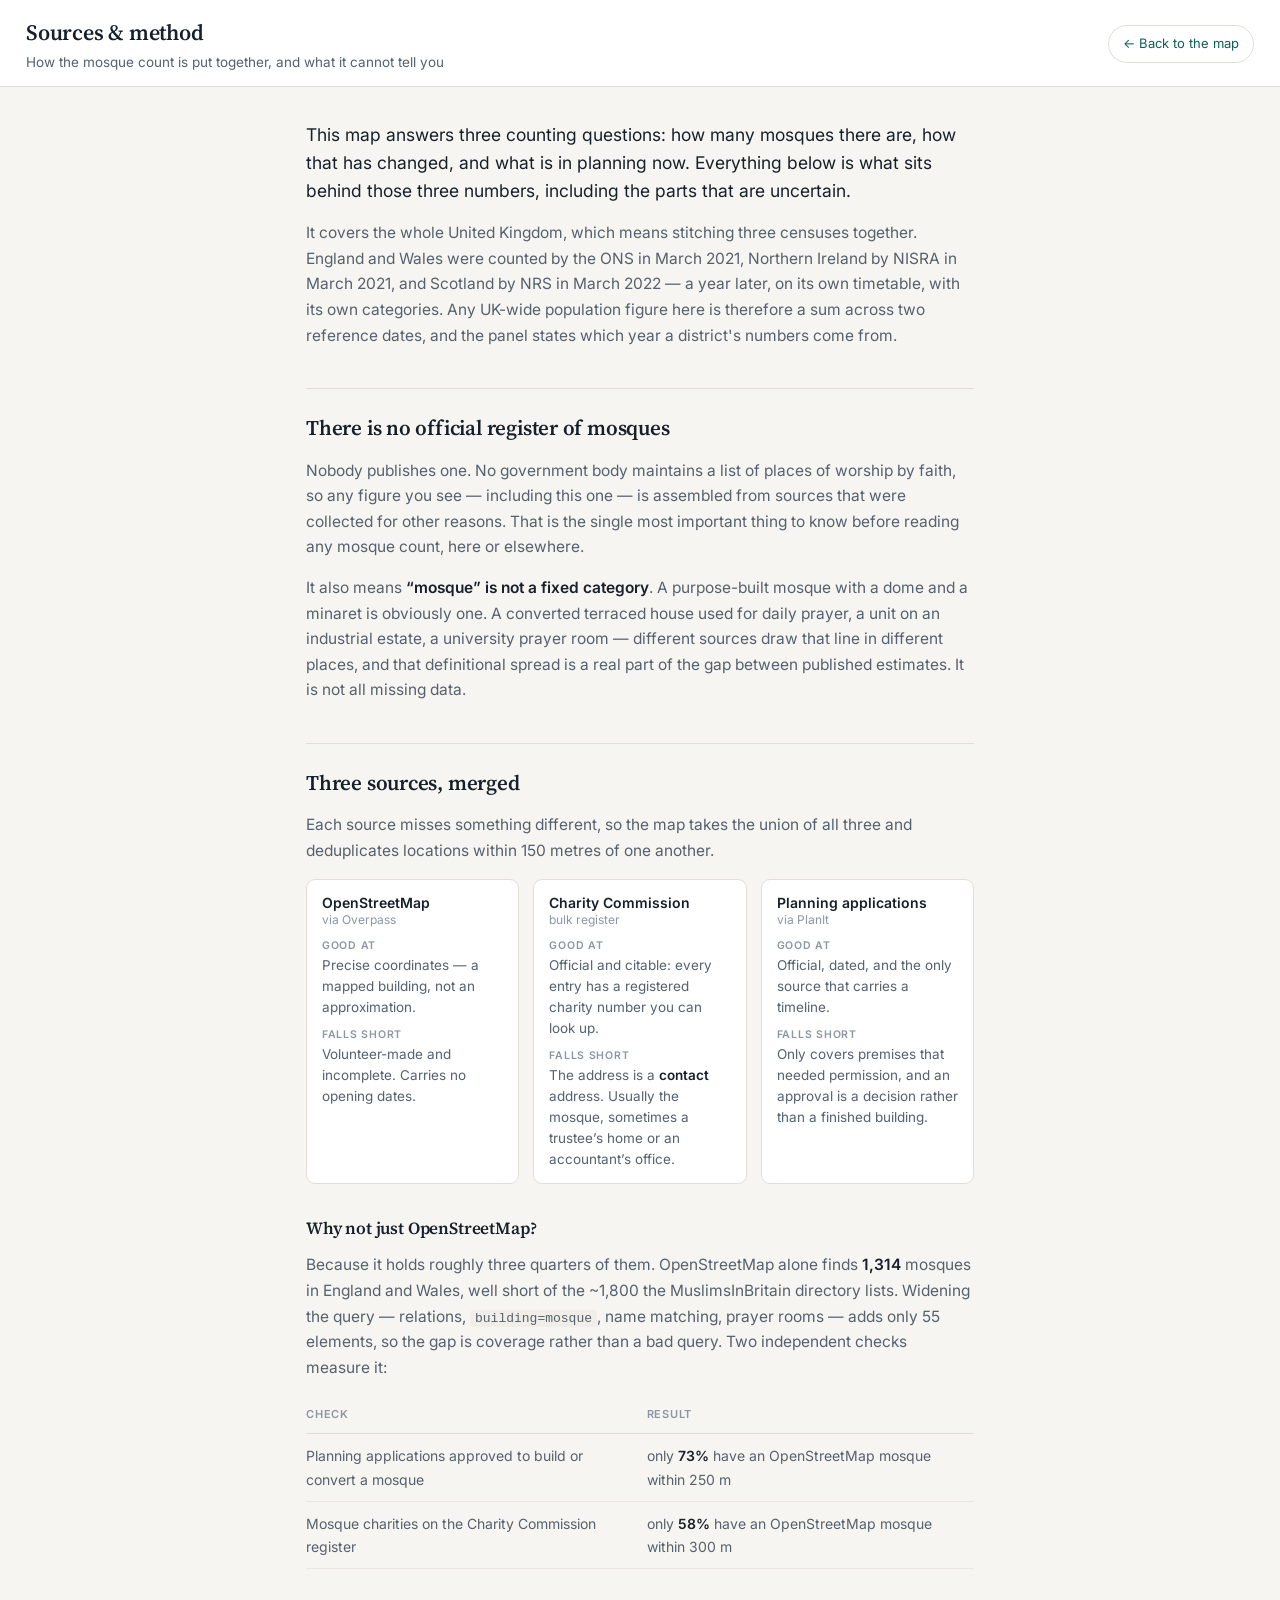
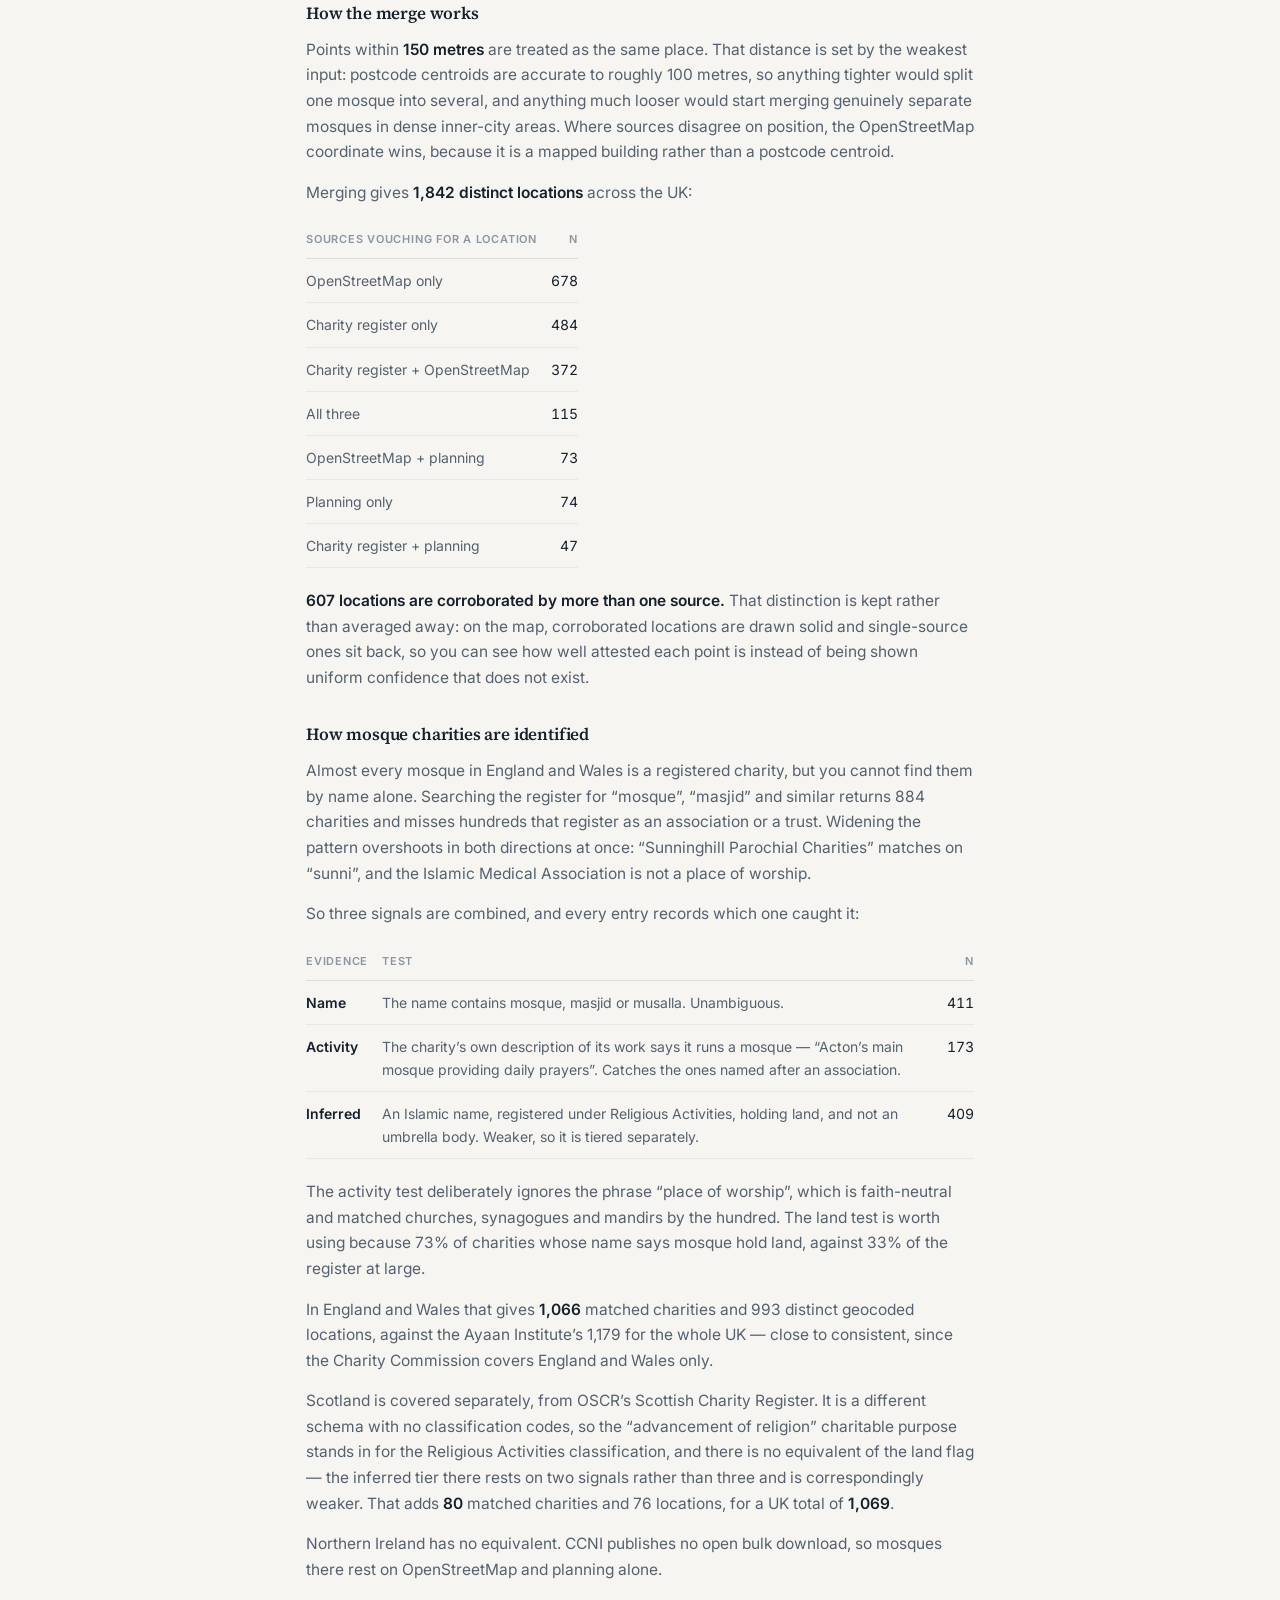
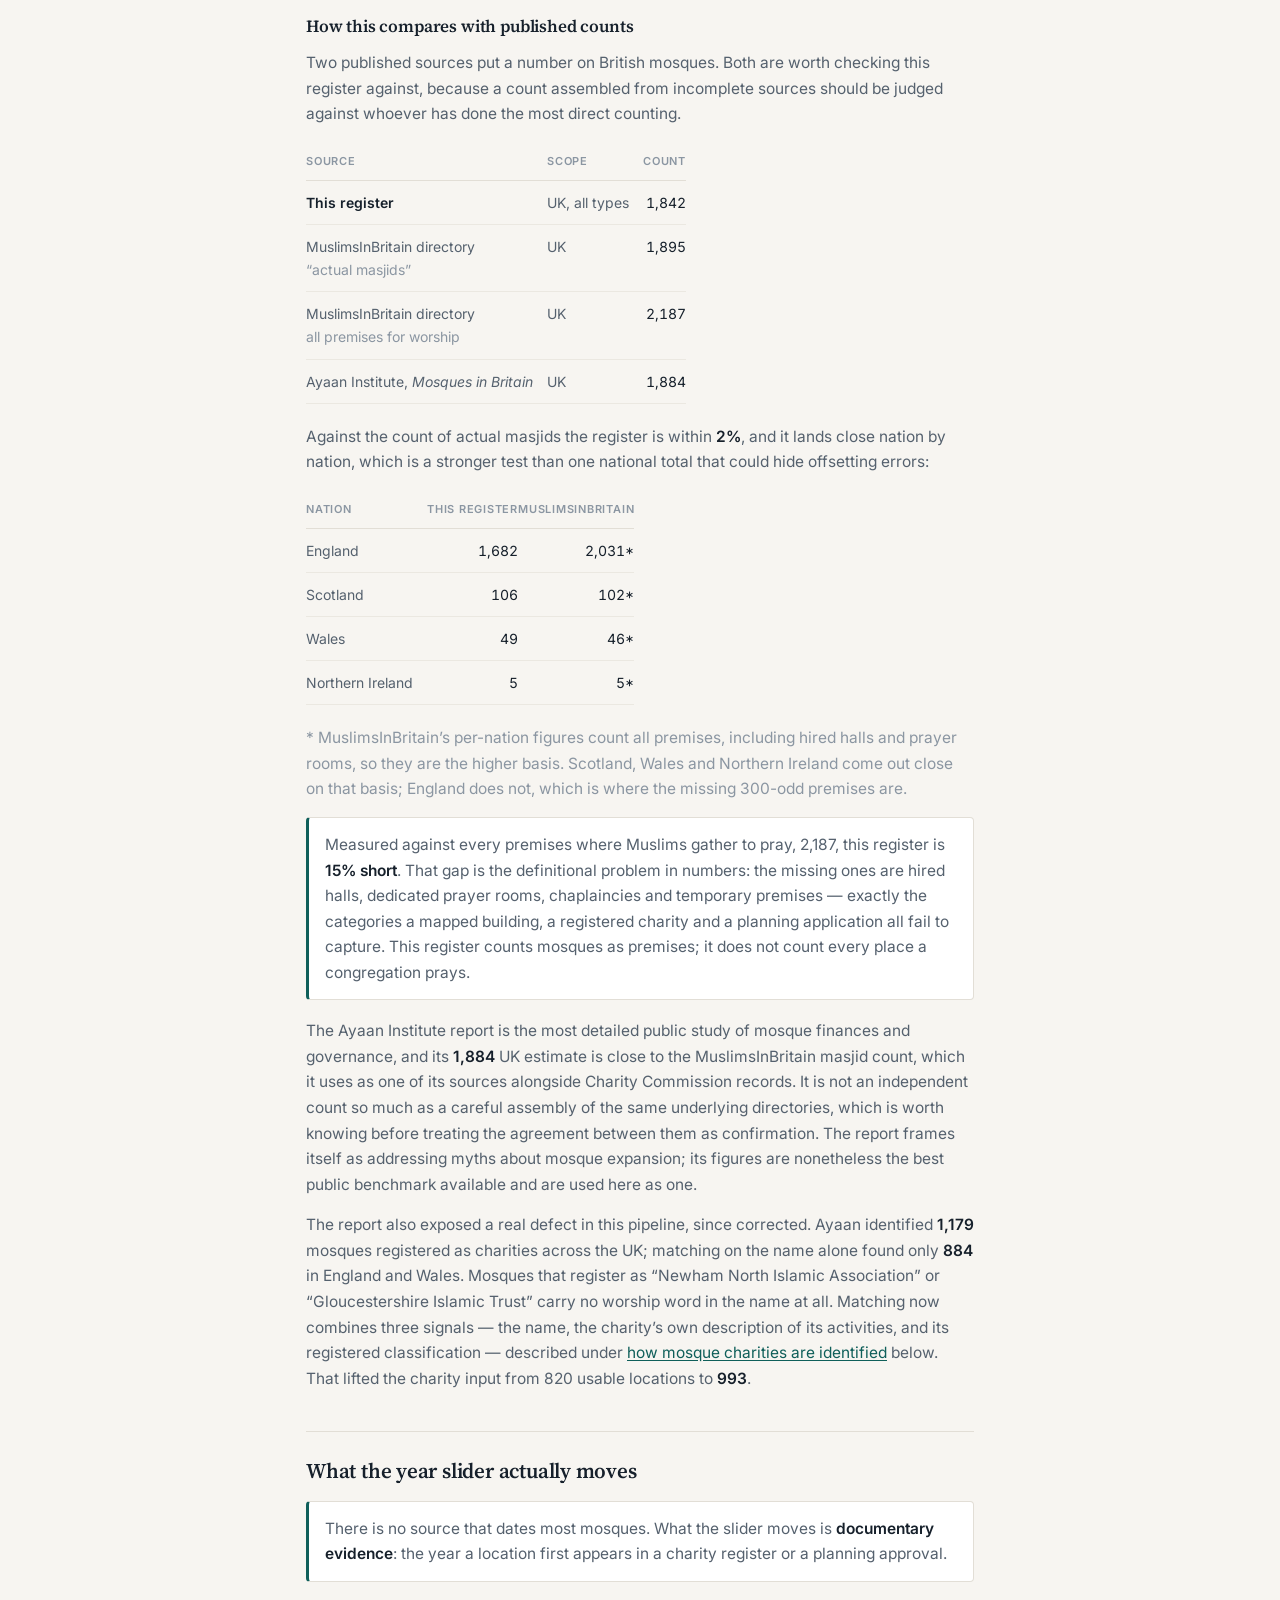
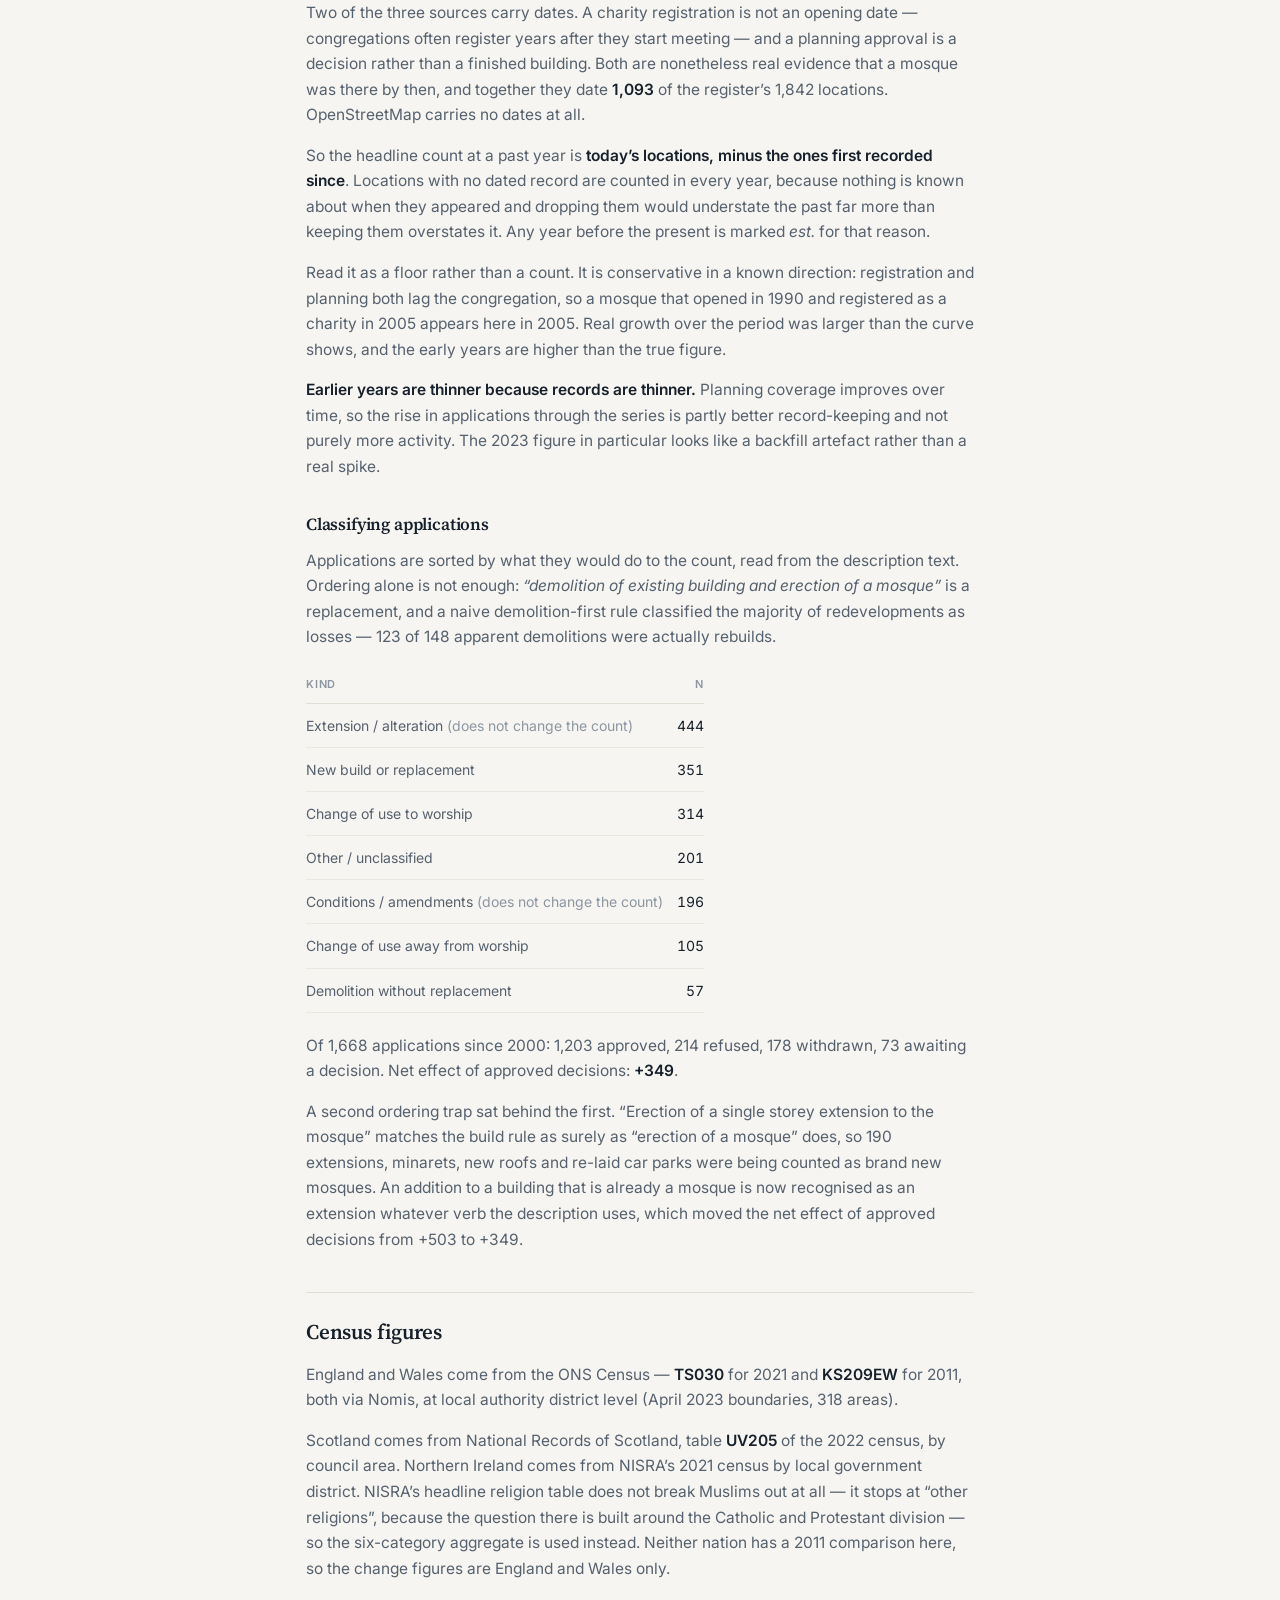
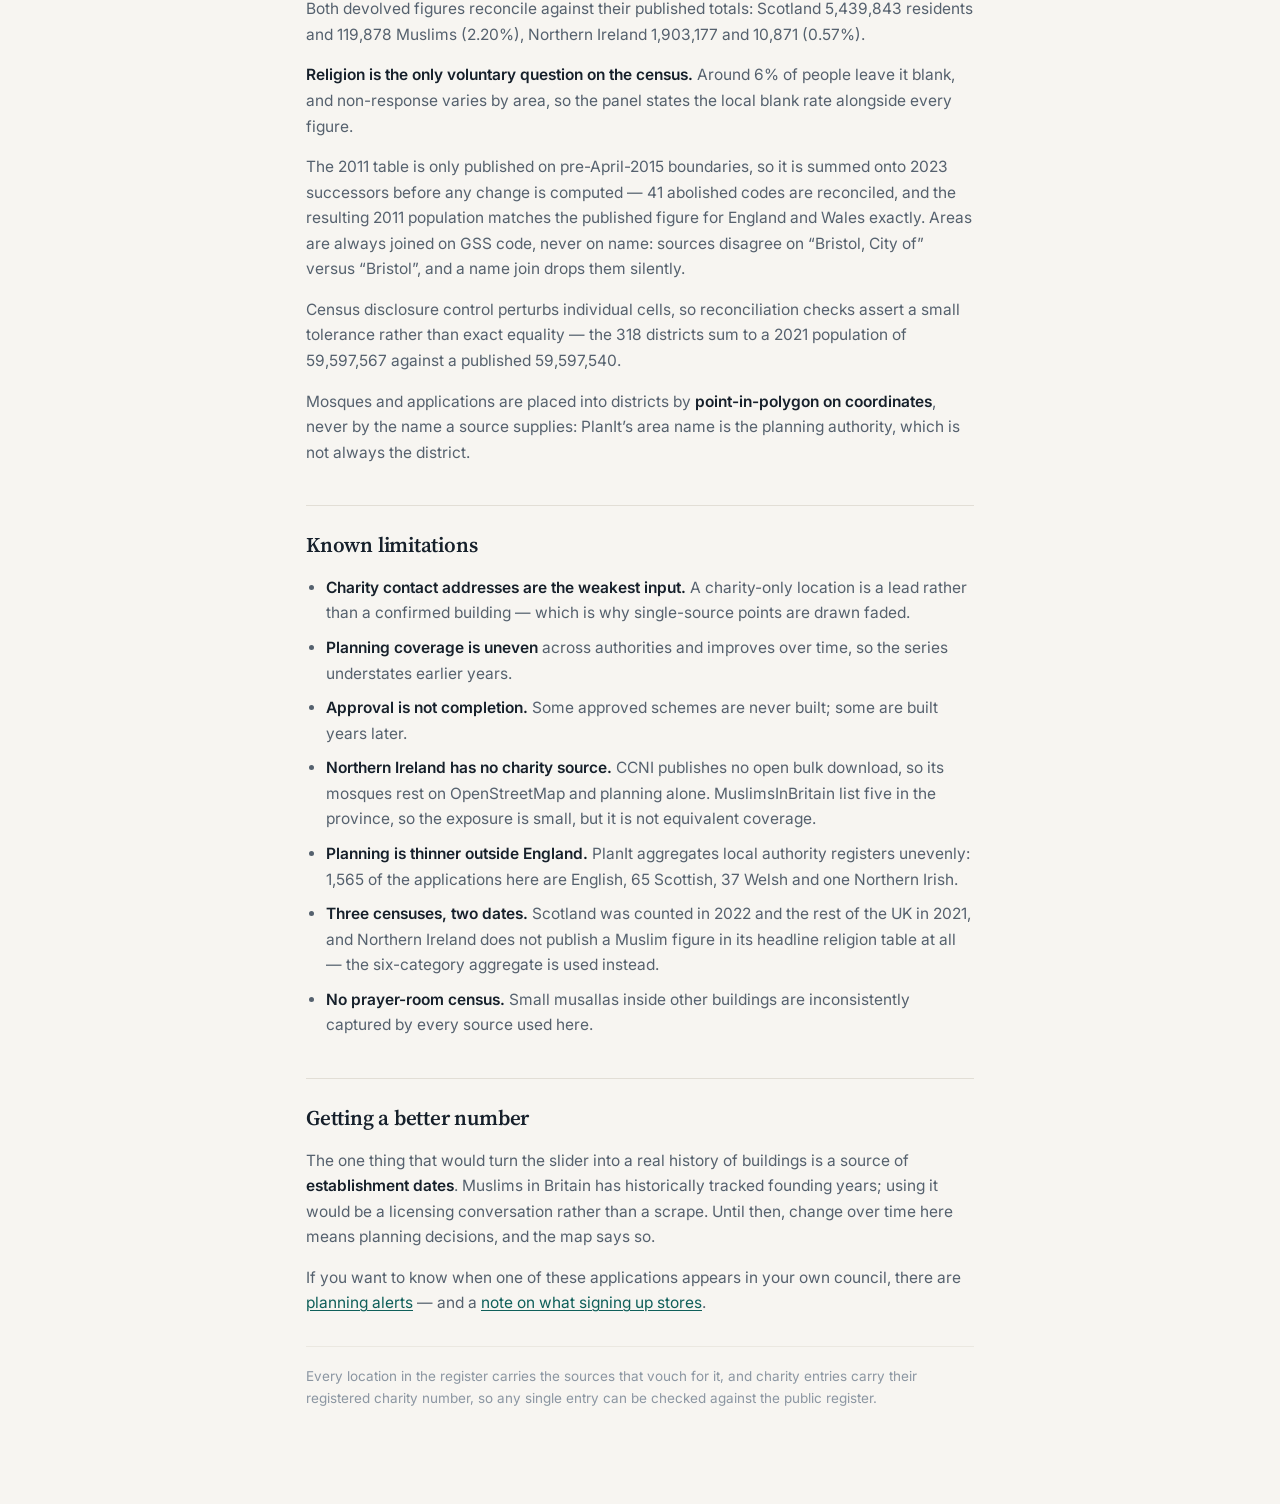
==== commit b2f9e7c1: "Planning alerts: sign-up, double opt-in, nightly diff and send Everything that does not need an acco" ====
--- a/web/method.html
+++ b/web/method.html
@@ -383,6 +383,10 @@
   a scrape. Until then, change over time here means planning decisions, and the
   map says so.</p>
 
+  <p>If you want to know when one of these applications appears in your own
+  council, there are <a href="alerts.html">planning alerts</a> — and a
+  <a href="privacy.html">note on what signing up stores</a>.</p>
+
   <p class="foot">Every location in the register carries the sources that vouch
   for it, and charity entries carry their registered charity number, so any
   single entry can be checked against the public register.</p>
--- a/web/style.css
+++ b/web/style.css
@@ -478,6 +478,11 @@
   background: var(--surface-2); border-radius: 4px; padding: 1px 5px;
 }
 .prose .lede { font-size: 17.5px; line-height: 1.6; color: var(--ink); }
+/* Without this, body links fall back to the browser's default blue, which is
+   unreadable on the dark palette. */
+.prose a, .consent a { color: var(--accent); text-decoration: underline;
+  text-underline-offset: 2px; }
+.prose a:hover, .consent a:hover { text-decoration-thickness: 2px; }
 .prose .muted { color: var(--ink-3); font-weight: 400; }
 .prose ul { margin: 0 0 15px; padding-left: 20px; }
 .prose li { margin-bottom: 9px; }
@@ -536,3 +541,68 @@
   .prose h2 { font-size: 19px; margin-top: 32px; }
   body.doc #topbar { padding: 12px 18px; }
 }
+
+/* ---------- signup form ---------- */
+
+#signup {
+  background: var(--surface); border: 1px solid var(--line);
+  border-radius: 10px; padding: 20px 20px 18px; margin: 0 0 28px;
+}
+.field { margin-bottom: 18px; }
+.field label, .consent { display: block; font-size: 14px; margin-bottom: 6px; }
+.field label { color: var(--ink); font-weight: 500; }
+#signup input[type="email"],
+#signup input[type="search"] {
+  width: 100%; padding: 11px 12px; font-size: 15px;
+  background: var(--bg); color: var(--ink);
+  border: 1px solid var(--line); border-radius: 7px;
+}
+#signup input:focus { border-color: var(--accent); outline: none; }
+.hint { margin: 6px 0 0; font-size: 12.5px; color: var(--ink-3); }
+
+/* The honeypot must be reachable by a bot filling the DOM and invisible to a
+   person, including one using a screen reader -- so it is moved off-canvas
+   rather than display:none, which some bots skip. */
+.hp { position: absolute; left: -9999px; width: 1px; height: 1px; overflow: hidden; }
+.sr { position: absolute; width: 1px; height: 1px; overflow: hidden; clip: rect(0 0 0 0); }
+
+.picked { display: flex; flex-wrap: wrap; gap: 7px; margin-top: 10px; }
+.chip-x {
+  display: inline-flex; align-items: center; gap: 7px; cursor: pointer;
+  background: var(--accent-2); color: var(--ink);
+  border: 1px solid var(--line); border-radius: 999px;
+  padding: 6px 11px; font-size: 13px;
+}
+.chip-x:hover { border-color: var(--accent); }
+
+.results { list-style: none; margin: 8px 0 0; padding: 0; }
+.results li { margin: 0; }
+.results button {
+  display: block; width: 100%; text-align: left; cursor: pointer;
+  background: none; border: none; border-bottom: 1px solid var(--line-soft);
+  padding: 9px 2px; font-size: 14px; color: var(--ink);
+}
+.results button:hover { background: var(--surface-2); }
+.results .none { padding: 9px 2px; font-size: 13.5px; color: var(--ink-3); }
+
+.consent {
+  display: flex; gap: 10px; align-items: flex-start;
+  font-size: 13px; color: var(--ink-2); line-height: 1.5; margin: 4px 0 16px;
+}
+.consent input { margin-top: 3px; flex: none; width: 16px; height: 16px; }
+
+#go {
+  background: var(--accent); color: var(--surface); cursor: pointer;
+  border: none; border-radius: 8px; padding: 12px 20px;
+  font-size: 15px; font-weight: 500;
+}
+#go:hover { filter: brightness(1.08); }
+#go:disabled { opacity: .55; cursor: default; }
+
+.msg { margin: 12px 0 0; font-size: 13.5px; min-height: 1.2em; }
+.msg.good { color: var(--ok); }
+.msg.bad { color: var(--up); }
+
+@media (max-width: 720px) {
+  #signup { padding: 16px 15px 15px; }
+}
